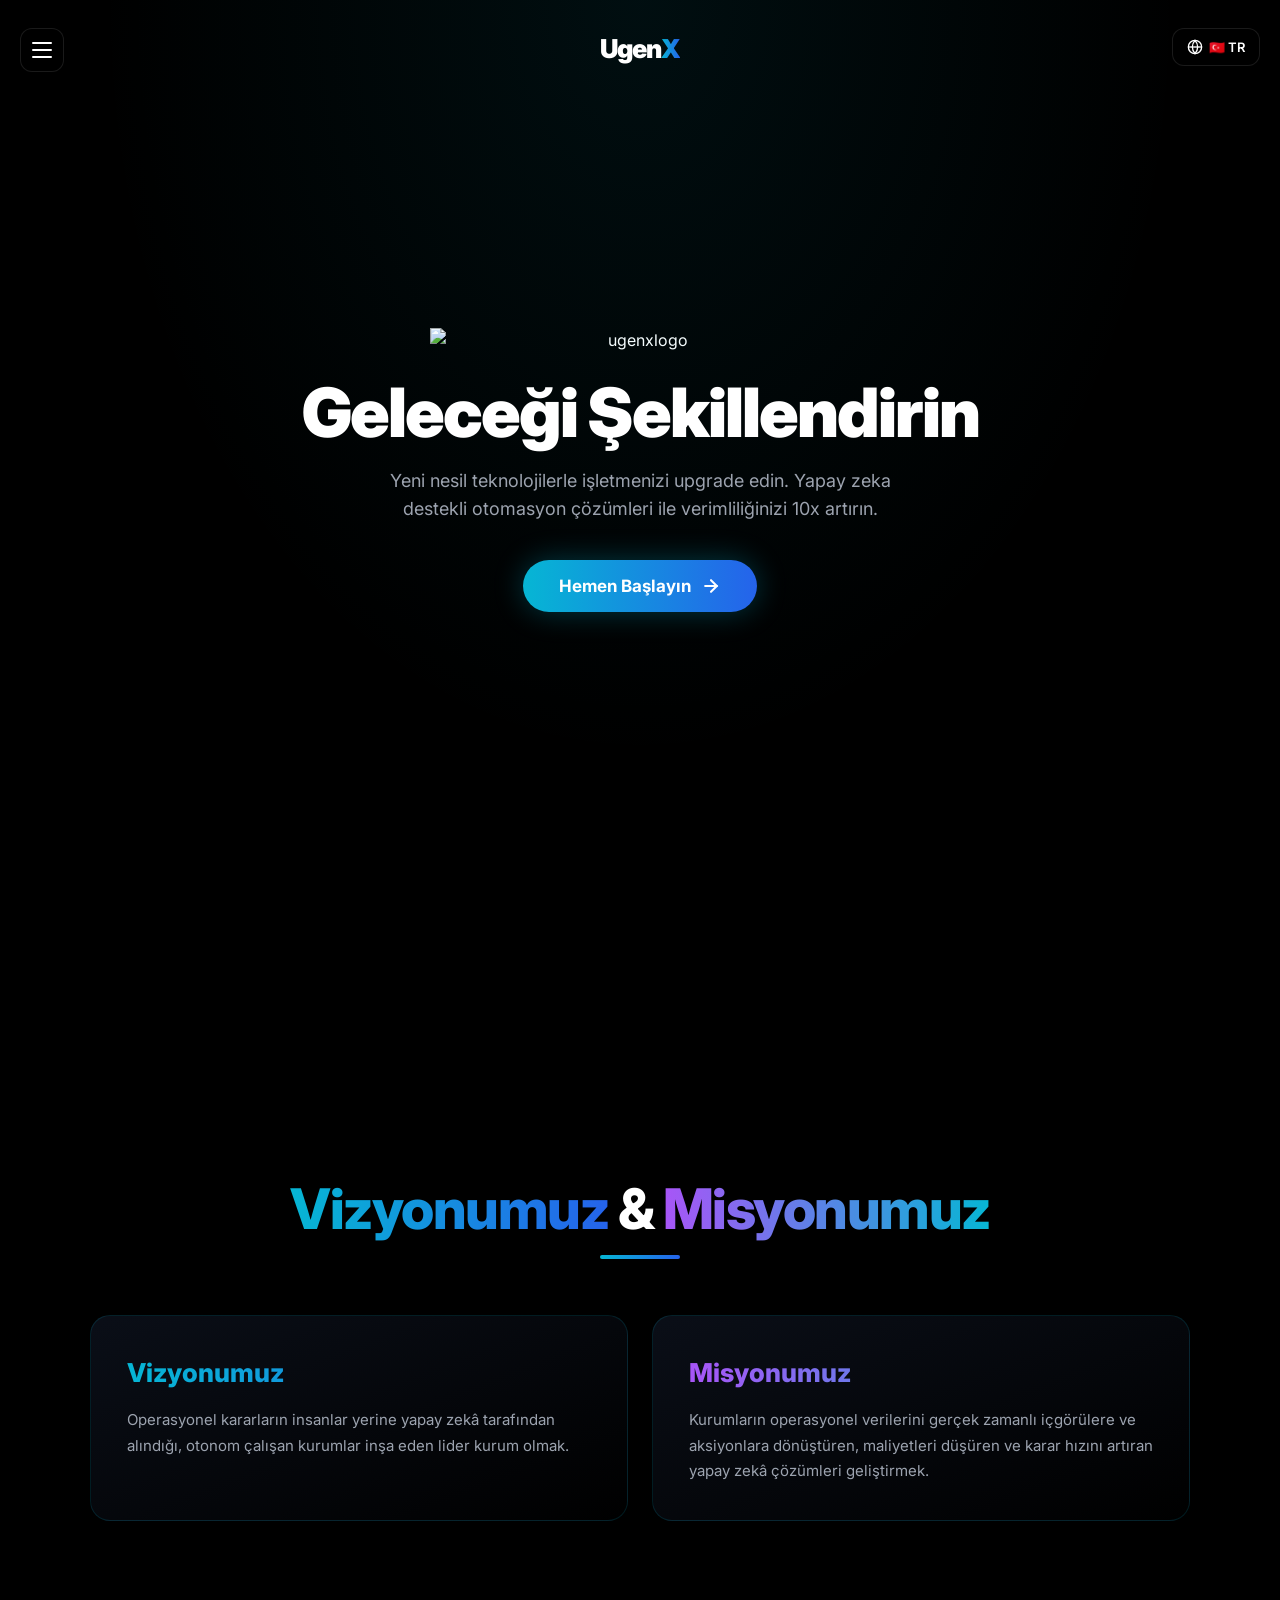
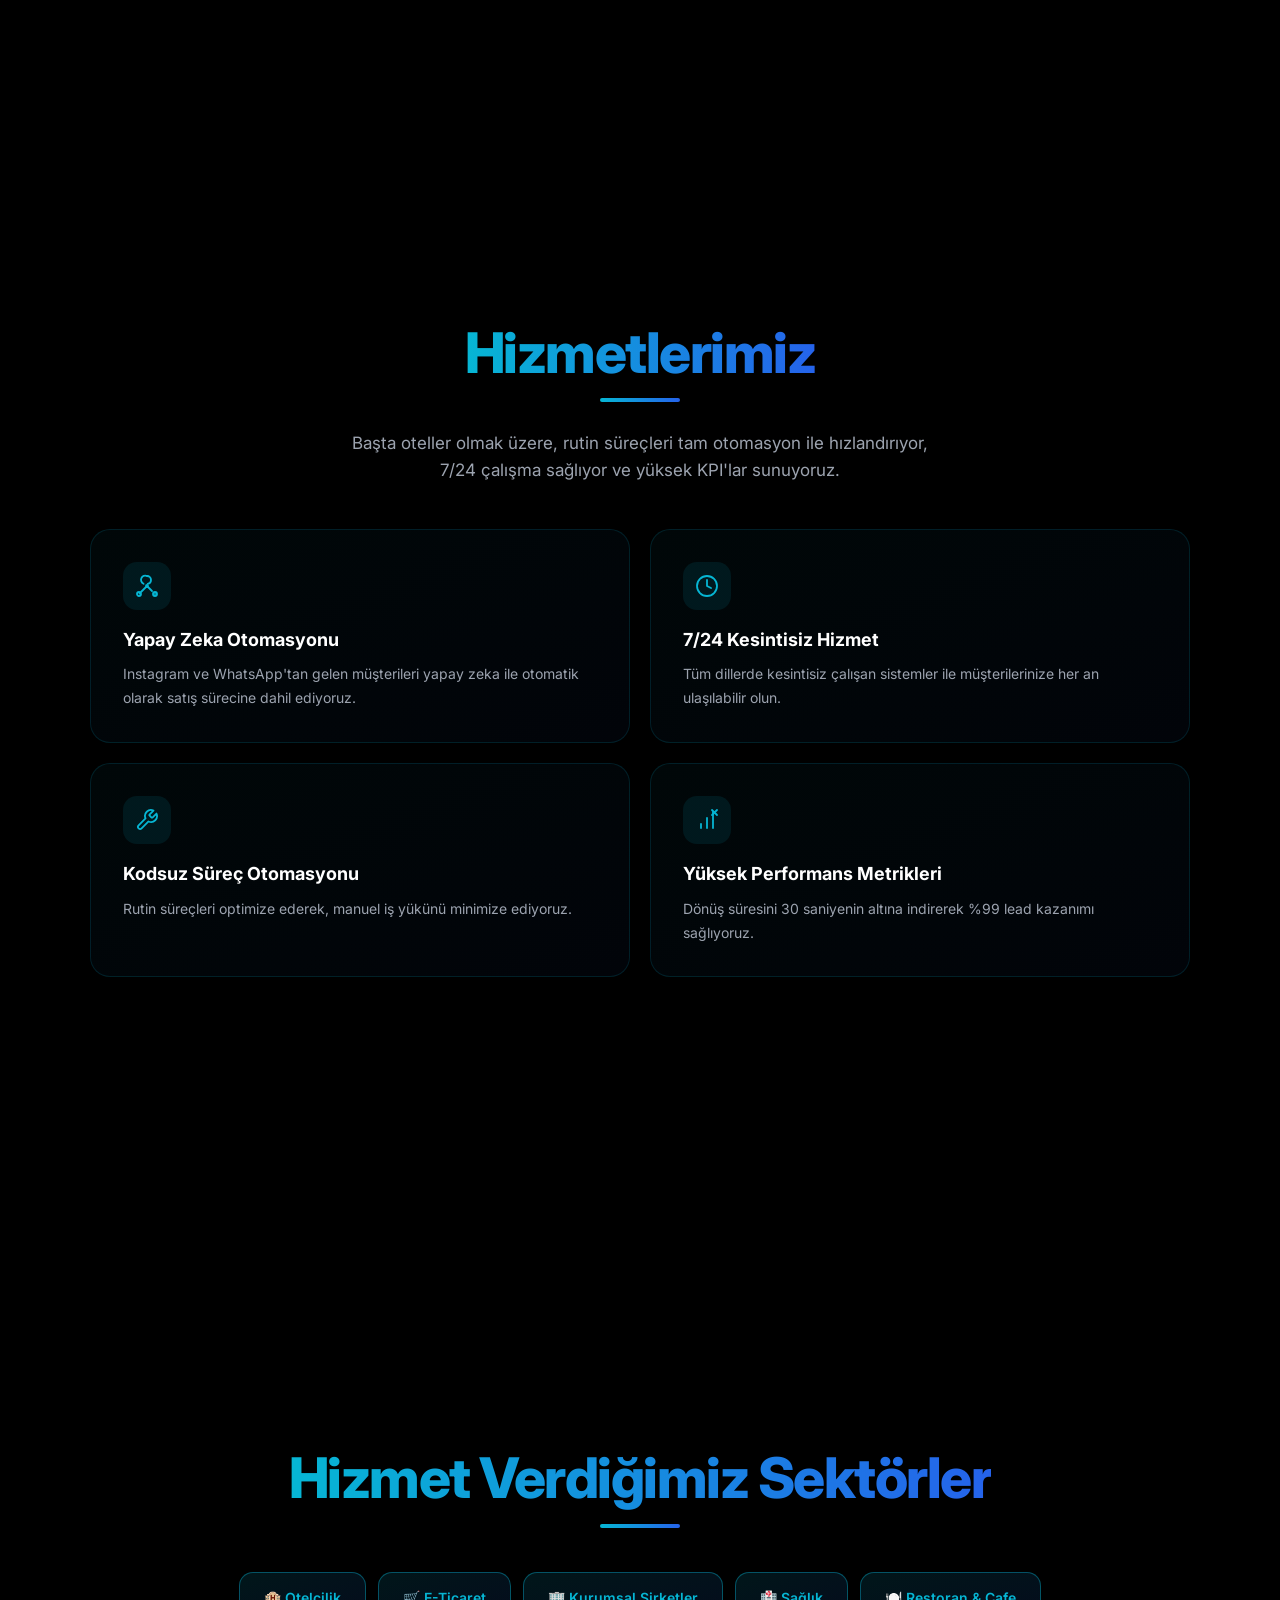
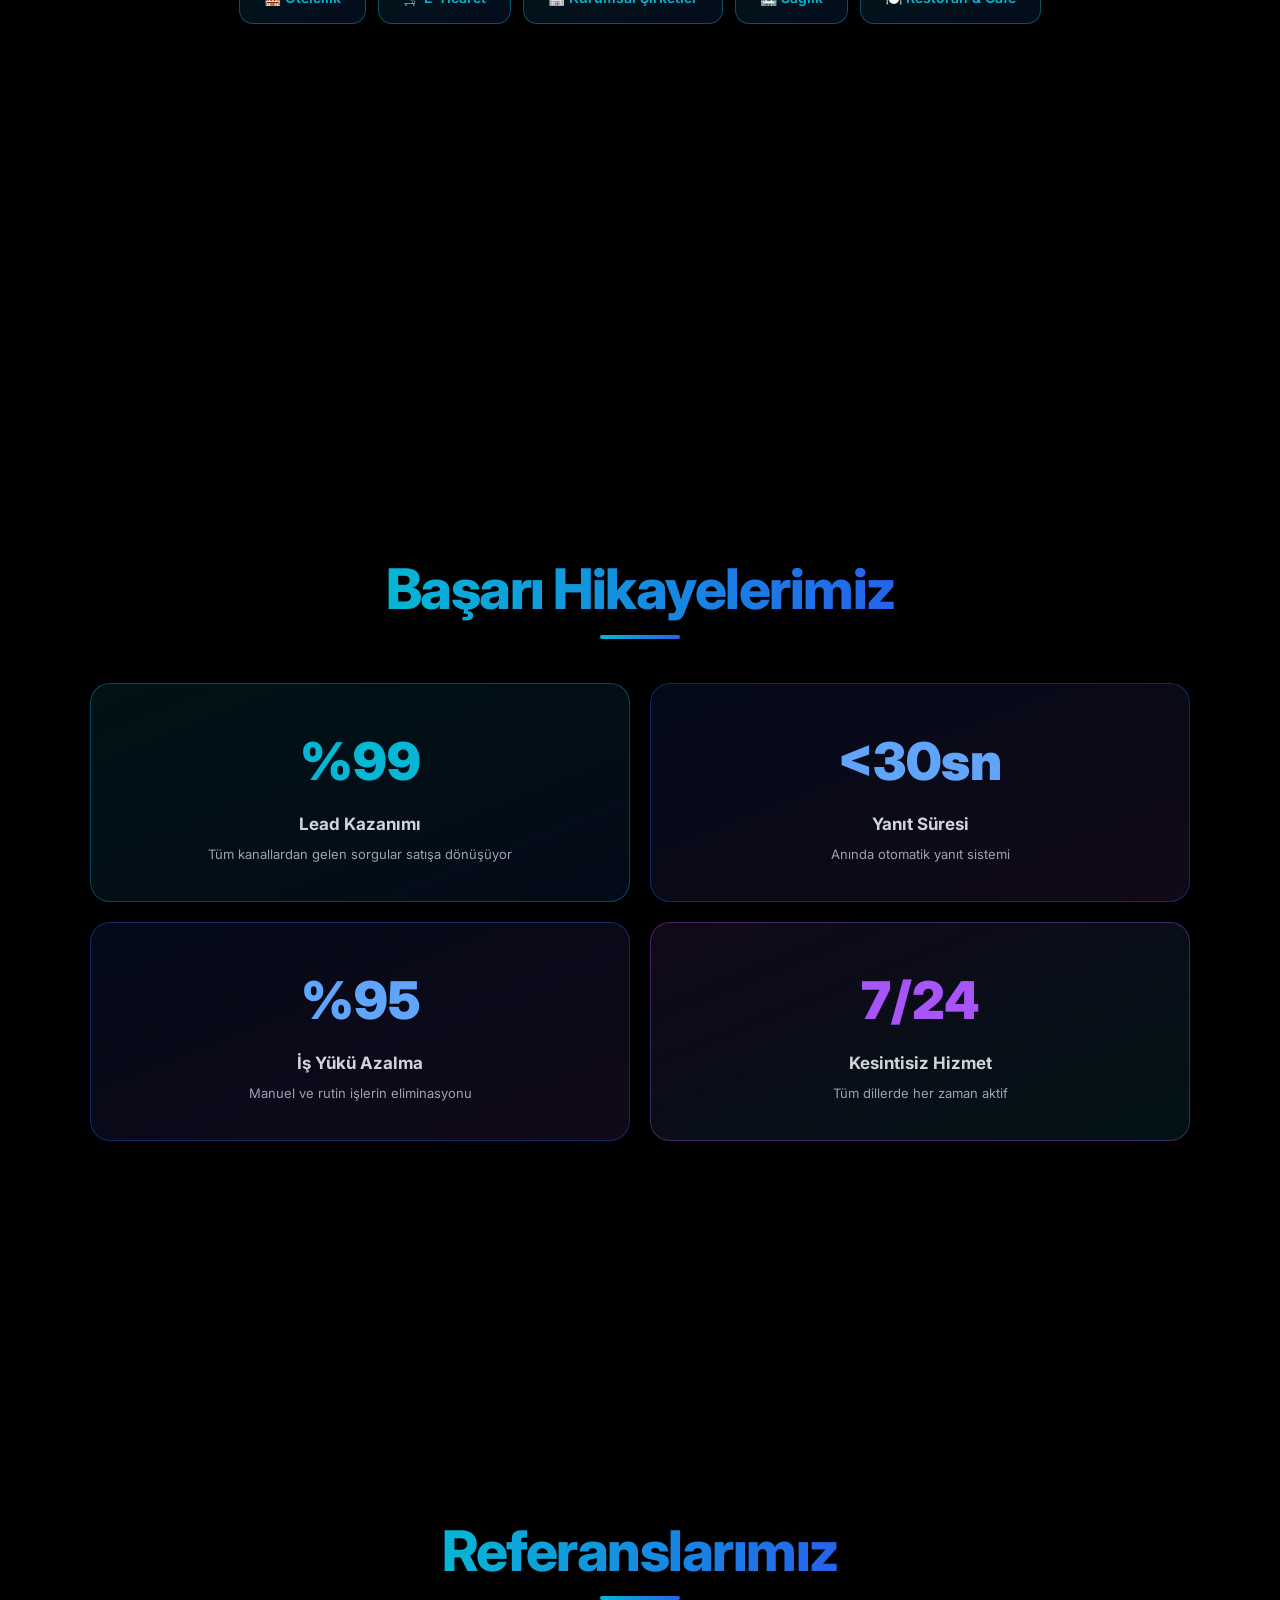
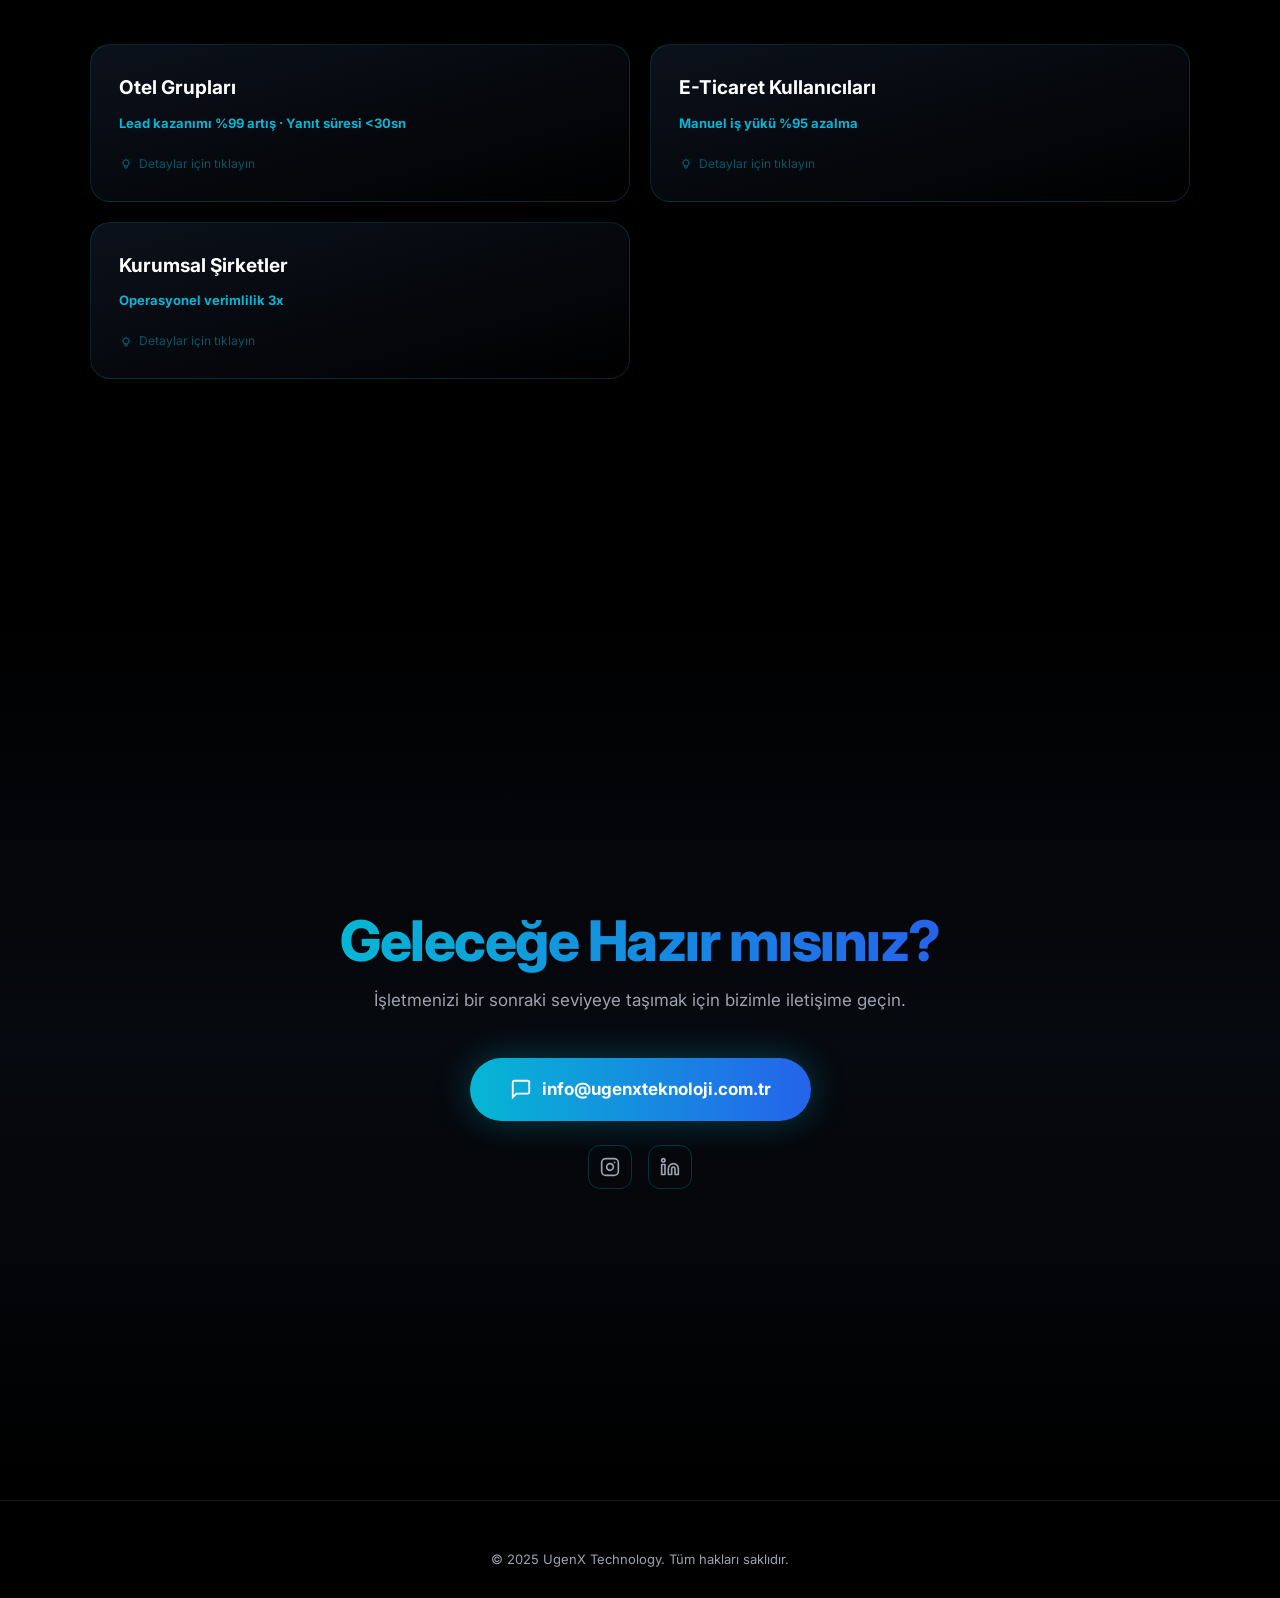
==== index.html @ cc5c4f6b "Update index.html" ====
<!DOCTYPE html>
<html lang="tr">
<head>
    <meta charset="UTF-8">
    <meta name="viewport" content="width=device-width, initial-scale=1.0">
    <title>UgenX Technology | Yapay Zeka Destekli Dijital Otomasyon</title>
    <link rel="preconnect" href="https://fonts.googleapis.com">
    <link href="https://fonts.googleapis.com/css2?family=Inter:wght@300;400;500;600;700;800;900&display=swap" rel="stylesheet">
    <link rel="icon" href="/UgenxIcon.png">
    <style>
        *,*::before,*::after{margin:0;padding:0;box-sizing:border-box}
        :root{--bg:#000;--cyan:#06b6d4;--blue:#2563eb;--purple:#a855f7;--muted:#9ca3af;--surface:rgba(17,24,39,0.8);--border:rgba(6,182,212,0.15);--gradient:linear-gradient(to right,#06b6d4,#2563eb)}
        html{scroll-behavior:smooth}
        body{font-family:'Inter',sans-serif;background:var(--bg);color:#fff;overflow-x:hidden;line-height:1.6}
        a{text-decoration:none;color:inherit}
        .grad{background:var(--gradient);-webkit-background-clip:text;-webkit-text-fill-color:transparent;background-clip:text}
        .grad-p{background:linear-gradient(to right,#a855f7,#06b6d4);-webkit-background-clip:text;-webkit-text-fill-color:transparent;background-clip:text}
        .fade{opacity:0;transform:translateY(40px);transition:opacity .8s ease,transform .8s ease}
        .fade.vis{opacity:1;transform:translateY(0)}

        /* LOGO */
        .logo-top{position:fixed;top:28px;left:50%;transform:translateX(-50%) translateY(-60px);z-index:100;opacity:0;transition:all 1s cubic-bezier(.16,1,.3,1);cursor:pointer}
        .logo-top.show{opacity:1;transform:translateX(-50%) translateY(0)}

        /* HAMBURGER */
        .ham{position:fixed;top:28px;left:20px;z-index:200;width:44px;height:44px;background:rgba(0,0,0,.6);backdrop-filter:blur(10px);border:1px solid rgba(255,255,255,.1);border-radius:12px;cursor:pointer;display:flex;flex-direction:column;align-items:center;justify-content:center;gap:5px;transition:.3s}
        .ham:hover{border-color:var(--cyan)}
        .ham span{display:block;width:20px;height:2px;background:#fff;transition:.3s;border-radius:2px}
        .ham.open span:nth-child(1){transform:rotate(45deg) translate(5px,5px)}
        .ham.open span:nth-child(2){opacity:0}
        .ham.open span:nth-child(3){transform:rotate(-45deg) translate(5px,-5px)}

        .side{position:fixed;top:0;left:0;width:280px;height:100vh;background:rgba(0,0,0,.95);backdrop-filter:blur(20px);border-right:1px solid rgba(6,182,212,.12);z-index:150;transform:translateX(-100%);transition:transform .4s cubic-bezier(.16,1,.3,1);padding:100px 28px 28px;display:flex;flex-direction:column;gap:6px}
        .side.open{transform:translateX(0)}
        .side a{display:block;padding:14px 18px;font-size:15px;font-weight:600;color:var(--muted);border-radius:12px;transition:.3s}
        .side a:hover{color:var(--cyan);background:rgba(6,182,212,.08)}
        .overlay{position:fixed;top:0;left:0;width:100%;height:100%;background:rgba(0,0,0,.5);z-index:140;opacity:0;pointer-events:none;transition:.3s}
        .overlay.show{opacity:1;pointer-events:all}

        .lang-btn{position:fixed;top:28px;right:20px;z-index:200;display:flex;align-items:center;gap:6px;padding:10px 14px;background:rgba(0,0,0,.6);backdrop-filter:blur(10px);border:1px solid rgba(255,255,255,.1);border-radius:12px;cursor:pointer;font-family:inherit;font-size:13px;font-weight:600;color:#fff;transition:.3s}
        .lang-btn:hover{border-color:var(--cyan)}
        .lang-btn svg{width:16px;height:16px}
        .lang-dd{position:fixed;top:78px;right:20px;z-index:200;background:rgba(17,24,39,.95);backdrop-filter:blur(20px);border:1px solid rgba(6,182,212,.2);border-radius:12px;padding:6px;opacity:0;transform:translateY(-10px);pointer-events:none;transition:.3s}
        .lang-dd.show{opacity:1;transform:translateY(0);pointer-events:all}
        .lang-dd button{display:flex;align-items:center;gap:8px;width:100%;padding:10px 14px;background:none;border:none;color:var(--muted);font-family:inherit;font-size:14px;border-radius:8px;cursor:pointer;transition:.2s}
        .lang-dd button:hover{background:rgba(6,182,212,.1);color:#fff}
        .lang-dd button.act{color:var(--cyan)}

        .sec{min-height:100vh;display:flex;align-items:center;justify-content:center;padding:100px 24px;position:relative}
        .sec-in{max-width:1100px;width:100%;margin:0 auto}
        .sec-t{font-size:clamp(32px,5.5vw,56px);font-weight:800;line-height:1.1;letter-spacing:-1.5px;margin-bottom:14px}
        .sec-div{width:80px;height:4px;background:var(--gradient);border-radius:4px;margin:0 auto 28px}
        .sec-sub{font-size:17px;color:var(--muted);max-width:580px}

        .hero{min-height:100vh;display:flex;flex-direction:column;align-items:center;justify-content:center;text-align:center;padding:120px 24px 80px;overflow:hidden;position:relative}
        .hero::before{content:'';position:absolute;top:0;left:0;width:100%;height:100%;background:radial-gradient(ellipse at center top,rgba(6,182,212,.08) 0%,transparent 60%);pointer-events:none}
        .hero h1{font-size:clamp(38px,7vw,68px);font-weight:900;line-height:1.05;letter-spacing:-2px;margin-bottom:18px}
        .hero p{font-size:18px;color:var(--muted);max-width:540px;margin:0 auto 36px}
        .hero-logo{width:min(420px,80vw);height:auto;display:block;margin:0 auto 24px}
        .cta{display:inline-flex;align-items:center;gap:10px;padding:16px 36px;background:var(--gradient);border:none;border-radius:100px;color:#fff;font-family:inherit;font-size:17px;font-weight:700;cursor:pointer;transition:.3s;box-shadow:0 0 30px rgba(6,182,212,.3)}
        .cta:hover{transform:scale(1.05);box-shadow:0 0 50px rgba(6,182,212,.5)}
        .cta svg{width:20px;height:20px;transition:transform .3s}
        .cta:hover svg{transform:translateX(4px)}

        .vm-g{display:grid;grid-template-columns:1fr 1fr;gap:24px}
        .vm-c{padding:36px;border-radius:20px;border:1px solid var(--border);background:linear-gradient(to bottom right,rgba(17,24,39,.6),rgba(0,0,0,.8));transition:.4s}
        .vm-c:hover{border-color:rgba(6,182,212,.4);transform:translateY(-4px);box-shadow:0 20px 60px rgba(0,0,0,.4)}
        .vm-c h3{font-size:26px;font-weight:800;margin-bottom:14px}
        .vm-c p{color:var(--muted);font-size:15px;line-height:1.7}

        .sv-g{display:grid;grid-template-columns:1fr 1fr;gap:20px}
        .sv-c{padding:32px;border-radius:20px;border:1px solid var(--border);background:linear-gradient(to bottom right,rgba(6,182,212,.04),rgba(37,99,235,.04));transition:.4s}
        .sv-c:hover{border-color:rgba(6,182,212,.5);box-shadow:0 0 40px rgba(6,182,212,.08);transform:translateY(-4px)}
        .sv-ic{width:48px;height:48px;border-radius:14px;background:rgba(6,182,212,.1);display:flex;align-items:center;justify-content:center;margin-bottom:16px;color:var(--cyan)}
        .sv-c:hover .sv-ic{background:var(--gradient)}
        .sv-c:hover .sv-ic svg{stroke:#fff}
        .sv-c h3{font-size:18px;font-weight:700;margin-bottom:8px}
        .sv-c p{color:var(--muted);font-size:14px;line-height:1.7}

        .sc-lab{font-size:13px;font-weight:700;text-transform:uppercase;letter-spacing:2px;margin-bottom:14px}
        .sc-row{display:flex;flex-wrap:wrap;gap:12px;margin-bottom:28px}
        .sc-ch{padding:14px 24px;border-radius:14px;font-size:14px;font-weight:600;transition:.3s;cursor:default}
        .sc-a{background:linear-gradient(to bottom right,rgba(6,182,212,.12),rgba(37,99,235,.12));border:1px solid rgba(6,182,212,.4);color:var(--cyan)}
        .sc-a:hover{background:linear-gradient(to bottom right,rgba(6,182,212,.22),rgba(37,99,235,.22));box-shadow:0 0 25px rgba(6,182,212,.12)}

        .kpi-g{display:grid;grid-template-columns:1fr 1fr;gap:20px}
        .kpi-c{padding:36px;border-radius:20px;border:1px solid;text-align:center;transition:.3s}
        .kpi-c:hover{transform:translateY(-2px)}
        .kpi-c:nth-child(1){background:linear-gradient(to bottom right,rgba(6,182,212,.1),rgba(37,99,235,.1));border-color:rgba(6,182,212,.35)}
        .kpi-c:nth-child(2){background:linear-gradient(to bottom right,rgba(37,99,235,.1),rgba(168,85,247,.1));border-color:rgba(37,99,235,.35)}
        .kpi-c:nth-child(3){background:linear-gradient(to bottom right,rgba(37,99,235,.1),rgba(168,85,247,.1));border-color:rgba(37,99,235,.35)}
        .kpi-c:nth-child(4){background:linear-gradient(to bottom right,rgba(168,85,247,.1),rgba(6,182,212,.1));border-color:rgba(168,85,247,.35)}
        .kpi-n{font-size:52px;font-weight:900;margin-bottom:8px}
        .kpi-c:nth-child(1) .kpi-n{color:var(--cyan)}
        .kpi-c:nth-child(2) .kpi-n{color:#60a5fa}
        .kpi-c:nth-child(3) .kpi-n{color:#60a5fa}
        .kpi-c:nth-child(4) .kpi-n{color:var(--purple)}
        .kpi-c h4{font-size:17px;color:#d1d5db;margin-bottom:6px}
        .kpi-c p{font-size:13px;color:var(--muted)}

        .ref-g{display:grid;grid-template-columns:1fr 1fr;gap:20px}
        .ref-c{position:relative;padding:28px;border-radius:20px;border:1px solid rgba(6,182,212,.18);background:linear-gradient(to bottom right,rgba(17,24,39,.7),rgba(0,0,0,.9));cursor:pointer;transition:.4s;overflow:hidden}
        .ref-c::before{content:'';position:absolute;top:50%;left:50%;width:130%;height:130%;transform:translate(-50%,-50%);background:radial-gradient(circle,rgba(6,182,212,.18) 0%,transparent 70%);opacity:0;transition:opacity .5s;z-index:0;pointer-events:none}
        .ref-c:hover::before{opacity:1}
        .ref-c:hover{border-color:var(--cyan);box-shadow:0 0 50px rgba(6,182,212,.12),0 0 100px rgba(6,182,212,.04);transform:translateY(-4px)}
        .ref-c>*{position:relative;z-index:1}
        .ref-c h3{font-size:19px;font-weight:700;margin-bottom:6px}
        .ref-res{display:inline-block;font-size:13px;font-weight:700;color:var(--cyan);margin-bottom:10px}
        .ref-h{font-size:12px;color:rgba(6,182,212,.45);margin-top:10px;display:flex;align-items:center;gap:6px}
        .ref-h svg{width:14px;height:14px}
        .ref-d{max-height:0;overflow:hidden;transition:max-height .5s ease,margin .3s,opacity .3s;opacity:0}
        .ref-d.open{max-height:300px;margin-top:14px;opacity:1}
        .ref-d-in{padding-top:14px;border-top:1px solid rgba(6,182,212,.12)}
        .ref-d p{font-size:14px;color:var(--muted);line-height:1.7;margin-bottom:10px}
        .ref-q{padding:14px;background:rgba(6,182,212,.05);border-left:3px solid var(--cyan);border-radius:0 12px 12px 0;font-style:italic;font-size:14px;color:#d1d5db;line-height:1.6}

        .ct-sec{background:linear-gradient(to top,#000,rgba(17,24,39,.4),#000)}
        .ct-btn{display:inline-flex;align-items:center;gap:10px;padding:18px 40px;background:var(--gradient);border:none;border-radius:100px;color:#fff;font-family:inherit;font-size:17px;font-weight:700;cursor:pointer;transition:.3s;box-shadow:0 0 35px rgba(6,182,212,.3)}
        .ct-btn:hover{transform:scale(1.05);box-shadow:0 0 55px rgba(6,182,212,.5)}

        .st-w{position:fixed;bottom:28px;left:0;right:0;display:flex;justify-content:center;z-index:100;pointer-events:none;opacity:0;transition:opacity .4s}
        .st-w.show{opacity:1}
        .st-b{width:50px;height:50px;border-radius:50%;background:var(--gradient);border:none;color:#fff;cursor:pointer;display:flex;align-items:center;justify-content:center;pointer-events:all;box-shadow:0 0 25px rgba(6,182,212,.4);transition:.3s;animation:bnc 2s infinite}
        .st-b:hover{transform:scale(1.1);box-shadow:0 0 45px rgba(6,182,212,.6)}
        .st-b svg{width:22px;height:22px}
        @keyframes bnc{0%,100%{transform:translateY(0)}50%{transform:translateY(-5px)}}

        /* FOOTER */
        .ft{text-align:center;padding:48px 24px 28px;border-top:1px solid rgba(75,85,99,.25)}
        .ft-socials{display:flex;justify-content:center;gap:16px;margin-bottom:20px}
        .ft-socials a{width:42px;height:42px;border-radius:12px;border:1px solid rgba(6,182,212,.2);display:flex;align-items:center;justify-content:center;color:var(--muted);transition:.3s}
        .ft-socials a:hover{background:rgba(6,182,212,.1);border-color:var(--cyan);color:var(--cyan)}
        .ft-socials a svg{width:20px;height:20px}
        .ft p{color:var(--muted);font-size:13px}

        @media(max-width:768px){
            .vm-g,.sv-g,.kpi-g,.ref-g{grid-template-columns:1fr}
            .sc-row{justify-content:center}
            .hero-logo{width:min(220px,60vw)}
        }
    </style>
</head>
<body>

<div class="logo-top" id="logoTop" onclick="window.scrollTo({top:0,behavior:'smooth'})">
    <span style="font-size:26px;font-weight:900;letter-spacing:-1px">Ugen<span class="grad">X</span></span>
</div>

<button class="ham" id="ham" onclick="toggleMenu()"><span></span><span></span><span></span></button>
<div class="overlay" id="ov" onclick="toggleMenu()"></div>
<nav class="side" id="side">
    <a onclick="nav('about')" data-tr="Hakkımızda" data-en="About Us">Hakkımızda</a>
    <a onclick="nav('services')" data-tr="Hizmetler" data-en="Services">Hizmetler</a>
    <a onclick="nav('sectors')" data-tr="Sektörler" data-en="Sectors">Sektörler</a>
    <a onclick="nav('success')" data-tr="Başarılar" data-en="Success">Başarılar</a>
    <a onclick="nav('refs')" data-tr="Referanslar" data-en="References">Referanslar</a>
    <a onclick="nav('contact')" data-tr="İletişim" data-en="Contact">İletişim</a>
</nav>

<button class="lang-btn" onclick="toggleLang()">
    <svg viewBox="0 0 24 24" fill="none" stroke="currentColor" stroke-width="2"><circle cx="12" cy="12" r="10"/><line x1="2" y1="12" x2="22" y2="12"/><path d="M12 2a15.3 15.3 0 0 1 4 10 15.3 15.3 0 0 1-4 10 15.3 15.3 0 0 1-4-10 15.3 15.3 0 0 1 4-10z"/></svg>
    <span id="lbl">🇹🇷 TR</span>
</button>
<div class="lang-dd" id="ldd">
    <button class="act" onclick="setLang('tr')">🇹🇷 Türkçe</button>
    <button onclick="setLang('en')">🇬🇧 English</button>
</div>

<!-- HERO -->
<section class="hero" id="hero">
    <div>
        <img src="/UgenxLogo.png" alt="ugenxlogo" class="hero-logo">
    </div>
    <div>
        <h1 class="fade" data-tr="Geleceği Şekillendirin" data-en="Shape the Future">Geleceği Şekillendirin</h1>
        <p class="fade" style="transition-delay:.1s" data-tr="Yeni nesil teknolojilerle işletmenizi upgrade edin. Yapay zeka destekli otomasyon çözümleri ile verimliliğinizi 10x artırın." data-en="Upgrade your business with next-gen technology. Boost efficiency 10x with AI-powered automation solutions.">Yeni nesil teknolojilerle işletmenizi upgrade edin. Yapay zeka destekli otomasyon çözümleri ile verimliliğinizi 10x artırın.</p>
        <div class="fade" style="transition-delay:.2s">
            <button class="cta" onclick="document.getElementById('contact').scrollIntoView({behavior:'smooth'})">
                <span data-tr="Hemen Başlayın" data-en="Get Started">Hemen Başlayın</span>
                <svg viewBox="0 0 24 24" fill="none" stroke="currentColor" stroke-width="2.5" stroke-linecap="round"><line x1="5" y1="12" x2="19" y2="12"/><polyline points="12 5 19 12 12 19"/></svg>
            </button>
        </div>
    </div>
</section>

<!-- VISION & MISSION -->
<section class="sec" id="about">
    <div class="sec-in">
        <div style="text-align:center;margin-bottom:56px">
            <h2 class="sec-t fade"><span class="grad" data-tr="Vizyonumuz" data-en="Our Vision">Vizyonumuz</span> & <span class="grad-p" data-tr="Misyonumuz" data-en="Our Mission">Misyonumuz</span></h2>
            <div class="sec-div fade" style="transition-delay:.05s"></div>
        </div>
        <div class="vm-g">
            <div class="vm-c fade" style="transition-delay:.1s">
                <h3 class="grad" data-tr="Vizyonumuz" data-en="Our Vision">Vizyonumuz</h3>
                <p data-tr="Operasyonel kararların insanlar yerine yapay zekâ tarafından alındığı, otonom çalışan kurumlar inşa eden lider kurum olmak." data-en="To be the leading institution building autonomous organizations where operational decisions are made by artificial intelligence instead of humans.">Operasyonel kararların insanlar yerine yapay zekâ tarafından alındığı, otonom çalışan kurumlar inşa eden lider kurum olmak.</p>
            </div>
            <div class="vm-c fade" style="transition-delay:.2s">
                <h3 class="grad-p" data-tr="Misyonumuz" data-en="Our Mission">Misyonumuz</h3>
                <p data-tr="Kurumların operasyonel verilerini gerçek zamanlı içgörülere ve aksiyonlara dönüştüren, maliyetleri düşüren ve karar hızını artıran yapay zekâ çözümleri geliştirmek." data-en="To develop AI solutions that transform organizations' operational data into real-time insights and actions, reducing costs and increasing decision speed.">Kurumların operasyonel verilerini gerçek zamanlı içgörülere ve aksiyonlara dönüştüren, maliyetleri düşüren ve karar hızını artıran yapay zekâ çözümleri geliştirmek.</p>
            </div>
        </div>
    </div>
</section>

<!-- SERVICES -->
<section class="sec" id="services">
    <div class="sec-in">
        <div style="text-align:center;margin-bottom:16px">
            <h2 class="sec-t fade"><span class="grad" data-tr="Hizmetlerimiz" data-en="Our Services">Hizmetlerimiz</span></h2>
            <div class="sec-div fade" style="transition-delay:.05s"></div>
            <p class="sec-sub fade" style="margin:0 auto 44px;transition-delay:.1s" data-tr="Başta oteller olmak üzere, rutin süreçleri tam otomasyon ile hızlandırıyor, 7/24 çalışma sağlıyor ve yüksek KPI'lar sunuyoruz." data-en="We accelerate routine processes with full automation, especially for hotels, providing 24/7 service and high KPIs.">Başta oteller olmak üzere, rutin süreçleri tam otomasyon ile hızlandırıyor, 7/24 çalışma sağlıyor ve yüksek KPI'lar sunuyoruz.</p>
        </div>
        <div class="sv-g">
            <div class="sv-c fade" style="transition-delay:.05s">
                <div class="sv-ic"><svg width="24" height="24" viewBox="0 0 24 24" fill="none" stroke="currentColor" stroke-width="1.8" stroke-linecap="round" stroke-linejoin="round"><path d="M12 2a4 4 0 0 1 4 4c0 1.95-1.4 3.58-3.25 3.93"/><path d="M8.56 9.8A4.002 4.002 0 0 1 12 2"/><circle cx="12" cy="12" r="1"/><path d="m17 17-5-5"/><path d="M20 20h.01"/><circle cx="20" cy="20" r="2"/><path d="M4.5 19.5 12 12"/><circle cx="4" cy="20" r="2"/></svg></div>
                <h3 data-tr="Yapay Zeka Otomasyonu" data-en="AI-Powered Automation">Yapay Zeka Otomasyonu</h3>
                <p data-tr="Instagram ve WhatsApp'tan gelen müşterileri yapay zeka ile otomatik olarak satış sürecine dahil ediyoruz." data-en="We automatically integrate customers from Instagram and WhatsApp into the sales process with AI.">Instagram ve WhatsApp'tan gelen müşterileri yapay zeka ile otomatik olarak satış sürecine dahil ediyoruz.</p>
            </div>
            <div class="sv-c fade" style="transition-delay:.1s">
                <div class="sv-ic"><svg width="24" height="24" viewBox="0 0 24 24" fill="none" stroke="currentColor" stroke-width="1.8" stroke-linecap="round" stroke-linejoin="round"><circle cx="12" cy="12" r="10"/><polyline points="12 6 12 12 16 14"/></svg></div>
                <h3 data-tr="7/24 Kesintisiz Hizmet" data-en="24/7 Non-Stop Service">7/24 Kesintisiz Hizmet</h3>
                <p data-tr="Tüm dillerde kesintisiz çalışan sistemler ile müşterilerinize her an ulaşılabilir olun." data-en="Be reachable to your customers at all times with systems that work uninterrupted in all languages.">Tüm dillerde kesintisiz çalışan sistemler ile müşterilerinize her an ulaşılabilir olun.</p>
            </div>
            <div class="sv-c fade" style="transition-delay:.15s">
                <div class="sv-ic"><svg width="24" height="24" viewBox="0 0 24 24" fill="none" stroke="currentColor" stroke-width="1.8" stroke-linecap="round" stroke-linejoin="round"><path d="M14.7 6.3a1 1 0 0 0 0 1.4l1.6 1.6a1 1 0 0 0 1.4 0l3.77-3.77a6 6 0 0 1-7.94 7.94l-6.91 6.91a2.12 2.12 0 0 1-3-3l6.91-6.91a6 6 0 0 1 7.94-7.94l-3.76 3.76z"/></svg></div>
                <h3 data-tr="Kodsuz Süreç Otomasyonu" data-en="No-Code Process Automation">Kodsuz Süreç Otomasyonu</h3>
                <p data-tr="Rutin süreçleri optimize ederek, manuel iş yükünü minimize ediyoruz." data-en="We minimize manual workload by optimizing routine processes.">Rutin süreçleri optimize ederek, manuel iş yükünü minimize ediyoruz.</p>
            </div>
            <div class="sv-c fade" style="transition-delay:.2s">
                <div class="sv-ic"><svg width="24" height="24" viewBox="0 0 24 24" fill="none" stroke="currentColor" stroke-width="1.8" stroke-linecap="round" stroke-linejoin="round"><line x1="12" y1="20" x2="12" y2="10"/><line x1="18" y1="20" x2="18" y2="4"/><line x1="6" y1="20" x2="6" y2="16"/><path d="m22 2-5 5"/><path d="m17 2 5 5"/></svg></div>
                <h3 data-tr="Yüksek Performans Metrikleri" data-en="High Performance Metrics">Yüksek Performans Metrikleri</h3>
                <p data-tr="Dönüş süresini 30 saniyenin altına indirerek %99 lead kazanımı sağlıyoruz." data-en="We ensure 99% lead acquisition by reducing response time to under 30 seconds.">Dönüş süresini 30 saniyenin altına indirerek %99 lead kazanımı sağlıyoruz.</p>
            </div>
        </div>
    </div>
</section>

<!-- SECTORS -->
<section class="sec" id="sectors">
    <div class="sec-in">
        <div style="text-align:center;margin-bottom:44px">
            <h2 class="sec-t fade"><span class="grad" data-tr="Hizmet Verdiğimiz Sektörler" data-en="Sectors We Serve">Hizmet Verdiğimiz Sektörler</span></h2>
            <div class="sec-div fade" style="transition-delay:.05s"></div>
        </div>
        <div class="fade" style="transition-delay:.1s">
            <div class="sc-row" style="justify-content:center">
                <div class="sc-ch sc-a" data-tr="🏨 Otelcilik" data-en="🏨 Hospitality">🏨 Otelcilik</div>
                <div class="sc-ch sc-a" data-tr="🛒 E-Ticaret" data-en="🛒 E-Commerce">🛒 E-Ticaret</div>
                <div class="sc-ch sc-a" data-tr="🏢 Kurumsal Şirketler" data-en="🏢 Corporate">🏢 Kurumsal Şirketler</div>
                <div class="sc-ch sc-a" data-tr="🏥 Sağlık" data-en="🏥 Healthcare">🏥 Sağlık</div>
                <div class="sc-ch sc-a" data-tr="🍽️ Restoran & Cafe" data-en="🍽️ Restaurant & Cafe">🍽️ Restoran & Cafe</div>
            </div>
        </div>
    </div>
</section>

<!-- KPI -->
<section class="sec" id="success">
    <div class="sec-in">
        <div style="text-align:center;margin-bottom:44px">
            <h2 class="sec-t fade"><span class="grad" data-tr="Başarı Hikayelerimiz" data-en="Our Success Stories">Başarı Hikayelerimiz</span></h2>
            <div class="sec-div fade" style="transition-delay:.05s"></div>
        </div>
        <div class="kpi-g">
            <div class="kpi-c fade" style="transition-delay:.05s"><div class="kpi-n">%99</div><h4 data-tr="Lead Kazanımı" data-en="Lead Acquisition">Lead Kazanımı</h4><p data-tr="Tüm kanallardan gelen sorgular satışa dönüşüyor" data-en="All channel inquiries convert to sales">Tüm kanallardan gelen sorgular satışa dönüşüyor</p></div>
            <div class="kpi-c fade" style="transition-delay:.1s"><div class="kpi-n">&lt;30sn</div><h4 data-tr="Yanıt Süresi" data-en="Response Time">Yanıt Süresi</h4><p data-tr="Anında otomatik yanıt sistemi" data-en="Instant automatic response system">Anında otomatik yanıt sistemi</p></div>
            <div class="kpi-c fade" style="transition-delay:.15s"><div class="kpi-n">%95</div><h4 data-tr="İş Yükü Azalma" data-en="Workload Reduction">İş Yükü Azalma</h4><p data-tr="Manuel ve rutin işlerin eliminasyonu" data-en="Elimination of manual and routine tasks">Manuel ve rutin işlerin eliminasyonu</p></div>
            <div class="kpi-c fade" style="transition-delay:.2s"><div class="kpi-n">7/24</div><h4 data-tr="Kesintisiz Hizmet" data-en="Non-Stop Service">Kesintisiz Hizmet</h4><p data-tr="Tüm dillerde her zaman aktif" data-en="Always active in all languages">Tüm dillerde her zaman aktif</p></div>
        </div>
    </div>
</section>

<!-- REFERENCES -->
<section class="sec" id="refs">
    <div class="sec-in">
        <div style="text-align:center;margin-bottom:44px">
            <h2 class="sec-t fade"><span class="grad" data-tr="Referanslarımız" data-en="Our References">Referanslarımız</span></h2>
            <div class="sec-div fade" style="transition-delay:.05s"></div>
        </div>
        <div class="ref-g">
            <div class="ref-c fade" style="transition-delay:.05s" onclick="tRef(0)">
                <h3 data-tr="Otel Grupları" data-en="Hotel Groups">Otel Grupları</h3>
                <span class="ref-res" data-tr="Lead kazanımı %99 artış · Yanıt süresi <30sn" data-en="99% increase in lead acquisition · Response time <30s">Lead kazanımı %99 artış · Yanıt süresi &lt;30sn</span>
                <div class="ref-h"><svg viewBox="0 0 24 24" fill="none" stroke="currentColor" stroke-width="2"><path d="M9.663 17h4.673M12 3v1m6.364 1.636l-.707.707M21 12h-1M4 12H3m3.343-5.657l-.707-.707m2.828 9.9a5 5 0 117.072 0l-.548.547A3.374 3.374 0 0014 18.469V19a2 2 0 11-4 0v-.531c0-.895-.356-1.754-.988-2.386l-.548-.547z"/></svg><span data-tr="Detaylar için tıklayın" data-en="Click for details">Detaylar için tıklayın</span></div>
                <div class="ref-d" id="r0"><div class="ref-d-in"><p data-tr="13 farklı otelde uyguladığımız AI destekli rezervasyon sistemi ile Instagram ve WhatsApp'tan gelen sorguların %99'u lead'e dönüştü. Çok dilli destek ile tüm platformlardan gelen sorulara 20 saniye içinde yanıt veriliyor." data-en="With our AI-powered reservation system implemented in 13 hotels, 99% of Instagram and WhatsApp inquiries converted to leads. Multilingual support responds to all platform queries within 20 seconds.">13 farklı otelde uyguladığımız AI destekli rezervasyon sistemi ile Instagram ve WhatsApp'tan gelen sorguların %99'u lead'e dönüştü. Çok dilli destek ile tüm platformlardan gelen sorulara 20 saniye içinde yanıt veriliyor.</p><div class="ref-q" data-tr="&quot;UgenX sayesinde gece yarısı bile müşteri kaybetmiyoruz. Müşteri memnuniyeti puanımız 4.9'a yükseldi. Hiçbir mesaj cevapsız kalmıyor ve ekibimiz stratejik işlere odaklanabiliyor.&quot;" data-en="&quot;Thanks to UgenX, we don't lose customers even at midnight. Our satisfaction score rose to 4.9. No message goes unanswered and our team can focus on strategic tasks.&quot;">"UgenX sayesinde gece yarısı bile müşteri kaybetmiyoruz. Müşteri memnuniyeti puanımız 4.9'a yükseldi. Hiçbir mesaj cevapsız kalmıyor ve ekibimiz stratejik işlere odaklanabiliyor."</div></div></div>
            </div>
            <div class="ref-c fade" style="transition-delay:.1s" onclick="tRef(1)">
                <h3 data-tr="E-Ticaret Kullanıcıları" data-en="E-Commerce Users">E-Ticaret Kullanıcıları</h3>
                <span class="ref-res" data-tr="Manuel iş yükü %95 azalma" data-en="95% reduction in manual workload">Manuel iş yükü %95 azalma</span>
                <div class="ref-h"><svg viewBox="0 0 24 24" fill="none" stroke="currentColor" stroke-width="2"><path d="M9.663 17h4.673M12 3v1m6.364 1.636l-.707.707M21 12h-1M4 12H3m3.343-5.657l-.707-.707m2.828 9.9a5 5 0 117.072 0l-.548.547A3.374 3.374 0 0014 18.469V19a2 2 0 11-4 0v-.531c0-.895-.356-1.754-.988-2.386l-.548-.547z"/></svg><span data-tr="Detaylar için tıklayın" data-en="Click for details">Detaylar için tıklayın</span></div>
                <div class="ref-d" id="r1"><div class="ref-d-in"><p data-tr="Sipariş takibi, müşteri soruları ve iade süreçlerini tamamen otomatikleştirdik. Günde 500+ müşteri etkileşimi otomatik yönetiliyor." data-en="We fully automated order tracking, customer inquiries and return processes. 500+ daily customer interactions managed automatically.">Sipariş takibi, müşteri soruları ve iade süreçlerini tamamen otomatikleştirdik. Günde 500+ müşteri etkileşimi otomatik yönetiliyor.</p><div class="ref-q" data-tr="&quot;Müşteri hizmetleri ekibimizi 8 kişiden 1 kişiye düşürdük. Sistem her şeyi hallediyor, biz sadece istisnalara bakıyoruz.&quot;" data-en="&quot;We reduced our customer service team from 8 to 1 person. The system handles everything, we only handle exceptions.&quot;">"Müşteri hizmetleri ekibimizi 8 kişiden 1 kişiye düşürdük. Sistem her şeyi hallediyor, biz sadece istisnalara bakıyoruz."</div></div></div>
            </div>
            <div class="ref-c fade" style="transition-delay:.15s" onclick="tRef(2)">
                <h3 data-tr="Kurumsal Şirketler" data-en="Corporate Companies">Kurumsal Şirketler</h3>
                <span class="ref-res" data-tr="Operasyonel verimlilik 3x" data-en="3x operational efficiency">Operasyonel verimlilik 3x</span>
                <div class="ref-h"><svg viewBox="0 0 24 24" fill="none" stroke="currentColor" stroke-width="2"><path d="M9.663 17h4.673M12 3v1m6.364 1.636l-.707.707M21 12h-1M4 12H3m3.343-5.657l-.707-.707m2.828 9.9a5 5 0 117.072 0l-.548.547A3.374 3.374 0 0014 18.469V19a2 2 0 11-4 0v-.531c0-.895-.356-1.754-.988-2.386l-.548-.547z"/></svg><span data-tr="Detaylar için tıklayın" data-en="Click for details">Detaylar için tıklayın</span></div>
                <div class="ref-d" id="r2"><div class="ref-d-in"><p data-tr="Dahili süreç otomasyonları ve veri analizi ile operasyonel kararların %70'i artık AI tarafından alınıyor ve uygulanıyor." data-en="With internal process automation and data analysis, 70% of operational decisions are now made and implemented by AI.">Dahili süreç otomasyonları ve veri analizi ile operasyonel kararların %70'i artık AI tarafından alınıyor ve uygulanıyor.</p><div class="ref-q" data-tr="&quot;Veriye dayalı karar alma süremiz 3 günden 3 saate düştü. UgenX sistemleri sayesinde gerçek zamanlı içgörüler elde ediyoruz.&quot;" data-en="&quot;Our data-driven decision time dropped from 3 days to 3 hours. With UgenX systems, we get real-time insights.&quot;">"Veriye dayalı karar alma süremiz 3 günden 3 saate düştü. UgenX sistemleri sayesinde gerçek zamanlı içgörüler elde ediyoruz."</div></div></div>
            </div>
        </div>
    </div>
</section>

<!-- CONTACT -->
<section class="sec ct-sec" id="contact">
    <div class="sec-in" style="text-align:center">
        <h2 class="sec-t fade"><span class="grad" data-tr="Geleceğe Hazır mısınız?" data-en="Ready for the Future?">Geleceğe Hazır mısınız?</span></h2>
        <p class="sec-sub fade" style="margin:0 auto 44px;text-align:center;transition-delay:.1s" data-tr="İşletmenizi bir sonraki seviyeye taşımak için bizimle iletişime geçin." data-en="Contact us to take your business to the next level.">İşletmenizi bir sonraki seviyeye taşımak için bizimle iletişime geçin.</p>
        <div class="fade" style="transition-delay:.2s">
            <a href="mailto:info@ugenxteknoloji.com.tr" class="ct-btn">
                <svg width="22" height="22" viewBox="0 0 24 24" fill="none" stroke="currentColor" stroke-width="2"><path d="M21 15a2 2 0 0 1-2 2H7l-4 4V5a2 2 0 0 1 2-2h14a2 2 0 0 1 2 2z"/></svg>
                info@ugenxteknoloji.com.tr
            </a>
            <div style="display:flex;justify-content:center;gap:16px;margin-top:24px">
                <a href="https://instagram.com/ugenxtech" target="_blank" rel="noopener" title="Instagram" style="width:44px;height:44px;border-radius:12px;border:1px solid rgba(6,182,212,.25);display:flex;align-items:center;justify-content:center;color:#9ca3af;transition:.3s"><svg width="20" height="20" viewBox="0 0 24 24" fill="none" stroke="currentColor" stroke-width="2" stroke-linecap="round" stroke-linejoin="round"><rect x="2" y="2" width="20" height="20" rx="5" ry="5"/><path d="M16 11.37A4 4 0 1 1 12.63 8 4 4 0 0 1 16 11.37z"/><line x1="17.5" y1="6.5" x2="17.51" y2="6.5"/></svg></a>
                <a href="https://www.linkedin.com/company/ugenx-technology/" target="_blank" rel="noopener" title="LinkedIn" style="width:44px;height:44px;border-radius:12px;border:1px solid rgba(6,182,212,.25);display:flex;align-items:center;justify-content:center;color:#9ca3af;transition:.3s"><svg width="20" height="20" viewBox="0 0 24 24" fill="none" stroke="currentColor" stroke-width="2" stroke-linecap="round" stroke-linejoin="round"><path d="M16 8a6 6 0 0 1 6 6v7h-4v-7a2 2 0 0 0-2-2 2 2 0 0 0-2 2v7h-4v-7a6 6 0 0 1 6-6z"/><rect x="2" y="9" width="4" height="12"/><circle cx="4" cy="4" r="2"/></svg></a>
            </div>
        </div>
    </div>
</section>

<!-- FOOTER -->
<div class="ft">
    <p>© 2025 UgenX Technology. <span data-tr="Tüm hakları saklıdır." data-en="All rights reserved.">Tüm hakları saklıdır.</span></p>
</div>

<!-- SCROLL TOP -->
<div class="st-w" id="stw">
    <button class="st-b" onclick="window.scrollTo({top:0,behavior:'smooth'})">
        <svg viewBox="0 0 24 24" fill="none" stroke="currentColor" stroke-width="2.5" stroke-linecap="round"><polyline points="18 15 12 9 6 15"/></svg>
    </button>
</div>

<script>
let sRef=null;
setTimeout(()=>document.getElementById('logoTop').classList.add('show'),400);
const obs=new IntersectionObserver(e=>{e.forEach(x=>{if(x.isIntersecting)x.target.classList.add('vis')})},{threshold:.12,rootMargin:'0px 0px -40px 0px'});
document.querySelectorAll('.fade').forEach(el=>obs.observe(el));
window.addEventListener('scroll',()=>{document.getElementById('stw').classList.toggle('show',window.scrollY>window.innerHeight)});
function toggleMenu(){document.getElementById('ham').classList.toggle('open');document.getElementById('side').classList.toggle('open');document.getElementById('ov').classList.toggle('show')}
function nav(id){toggleMenu();setTimeout(()=>document.getElementById(id).scrollIntoView({behavior:'smooth'}),300)}
function toggleLang(){document.getElementById('ldd').classList.toggle('show')}
document.addEventListener('click',e=>{if(!e.target.closest('.lang-btn')&&!e.target.closest('.lang-dd'))document.getElementById('ldd').classList.remove('show')});
function setLang(l){
    document.getElementById('lbl').textContent=l==='tr'?'🇹🇷 TR':'🇬🇧 EN';
    document.getElementById('ldd').classList.remove('show');
    document.querySelectorAll('[data-'+l+']').forEach(el=>{
        const v=el.getAttribute('data-'+l);
        if(v){if(el.classList.contains('ref-q'))el.innerHTML=v;else el.textContent=v}
    });
    document.querySelectorAll('.lang-dd button').forEach(b=>b.classList.remove('act'));
    document.querySelector('.lang-dd button[onclick="setLang(\''+l+'\')"]').classList.add('act');
}
function tRef(i){
    const el=document.getElementById('r'+i);
    if(sRef===i){el.classList.remove('open');sRef=null}
    else{document.querySelectorAll('.ref-d').forEach(d=>d.classList.remove('open'));el.classList.add('open');sRef=i}
}
</script>
</body>
</html>
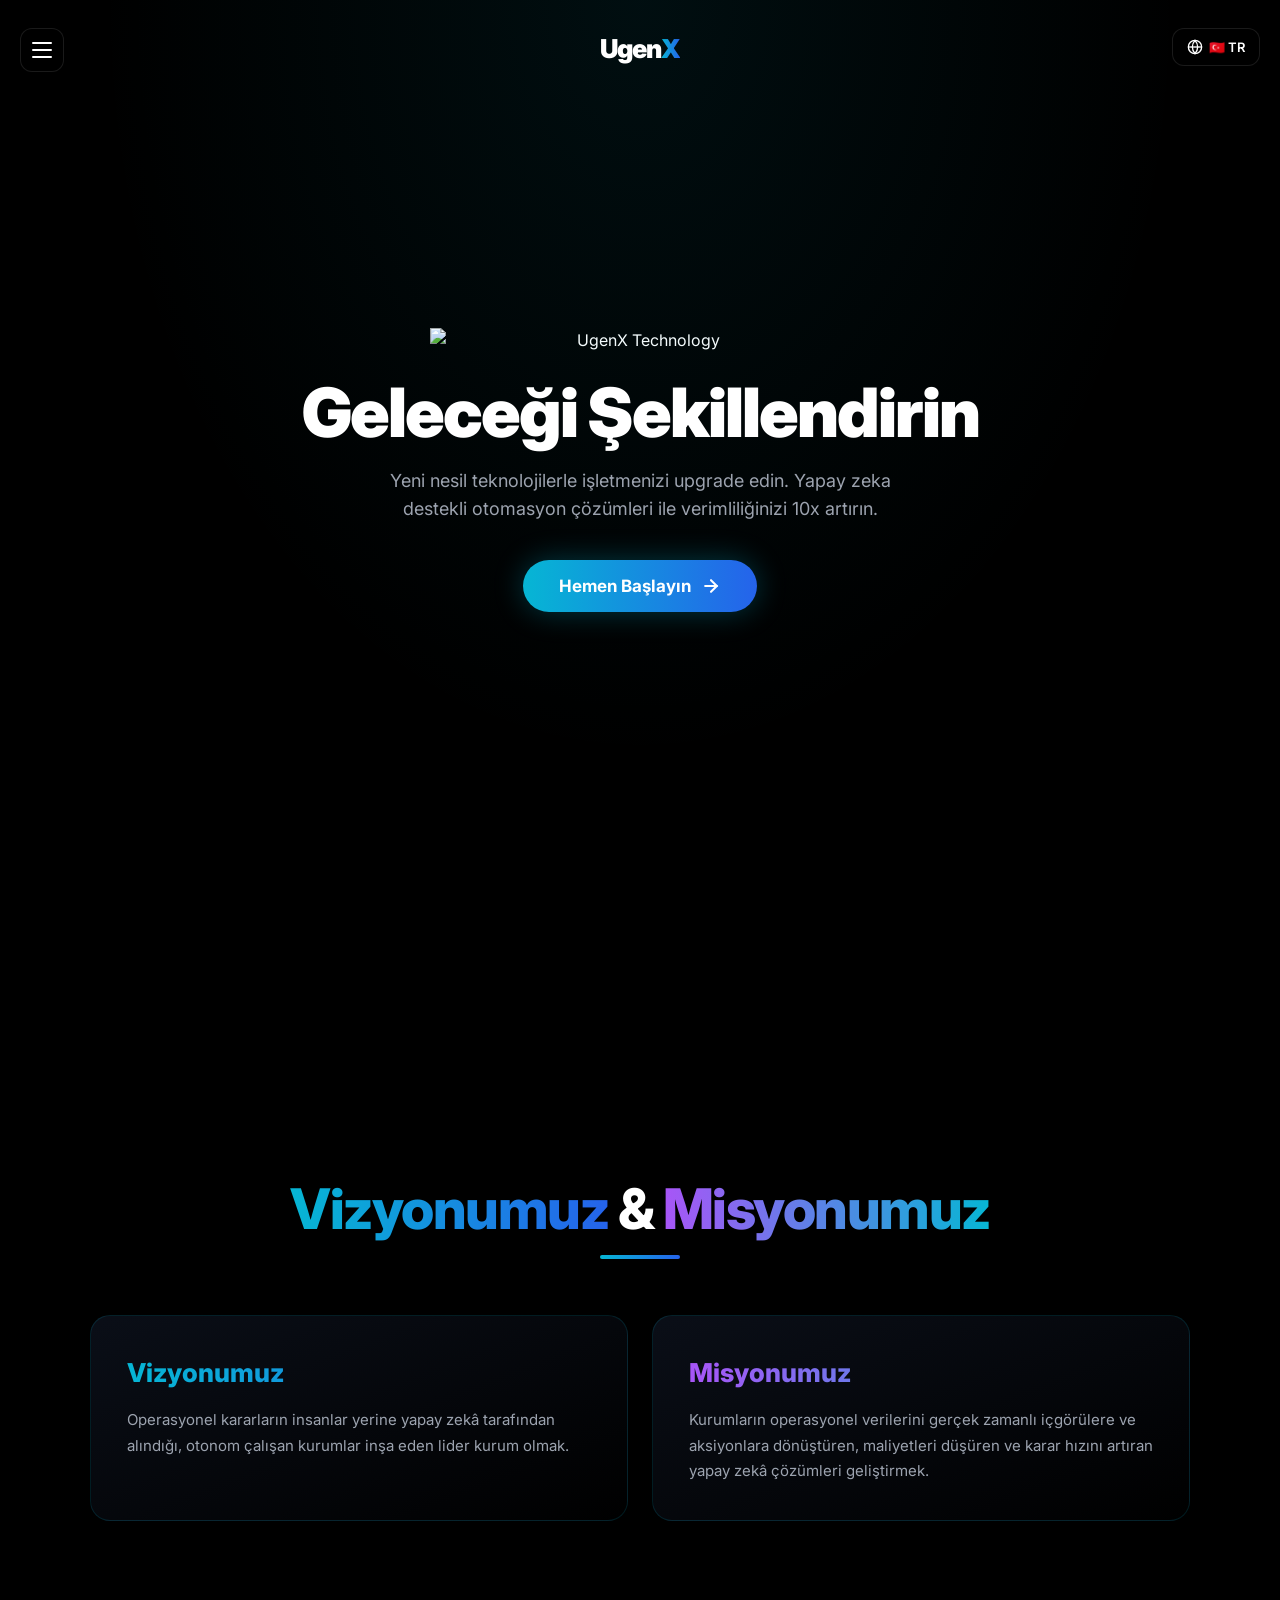
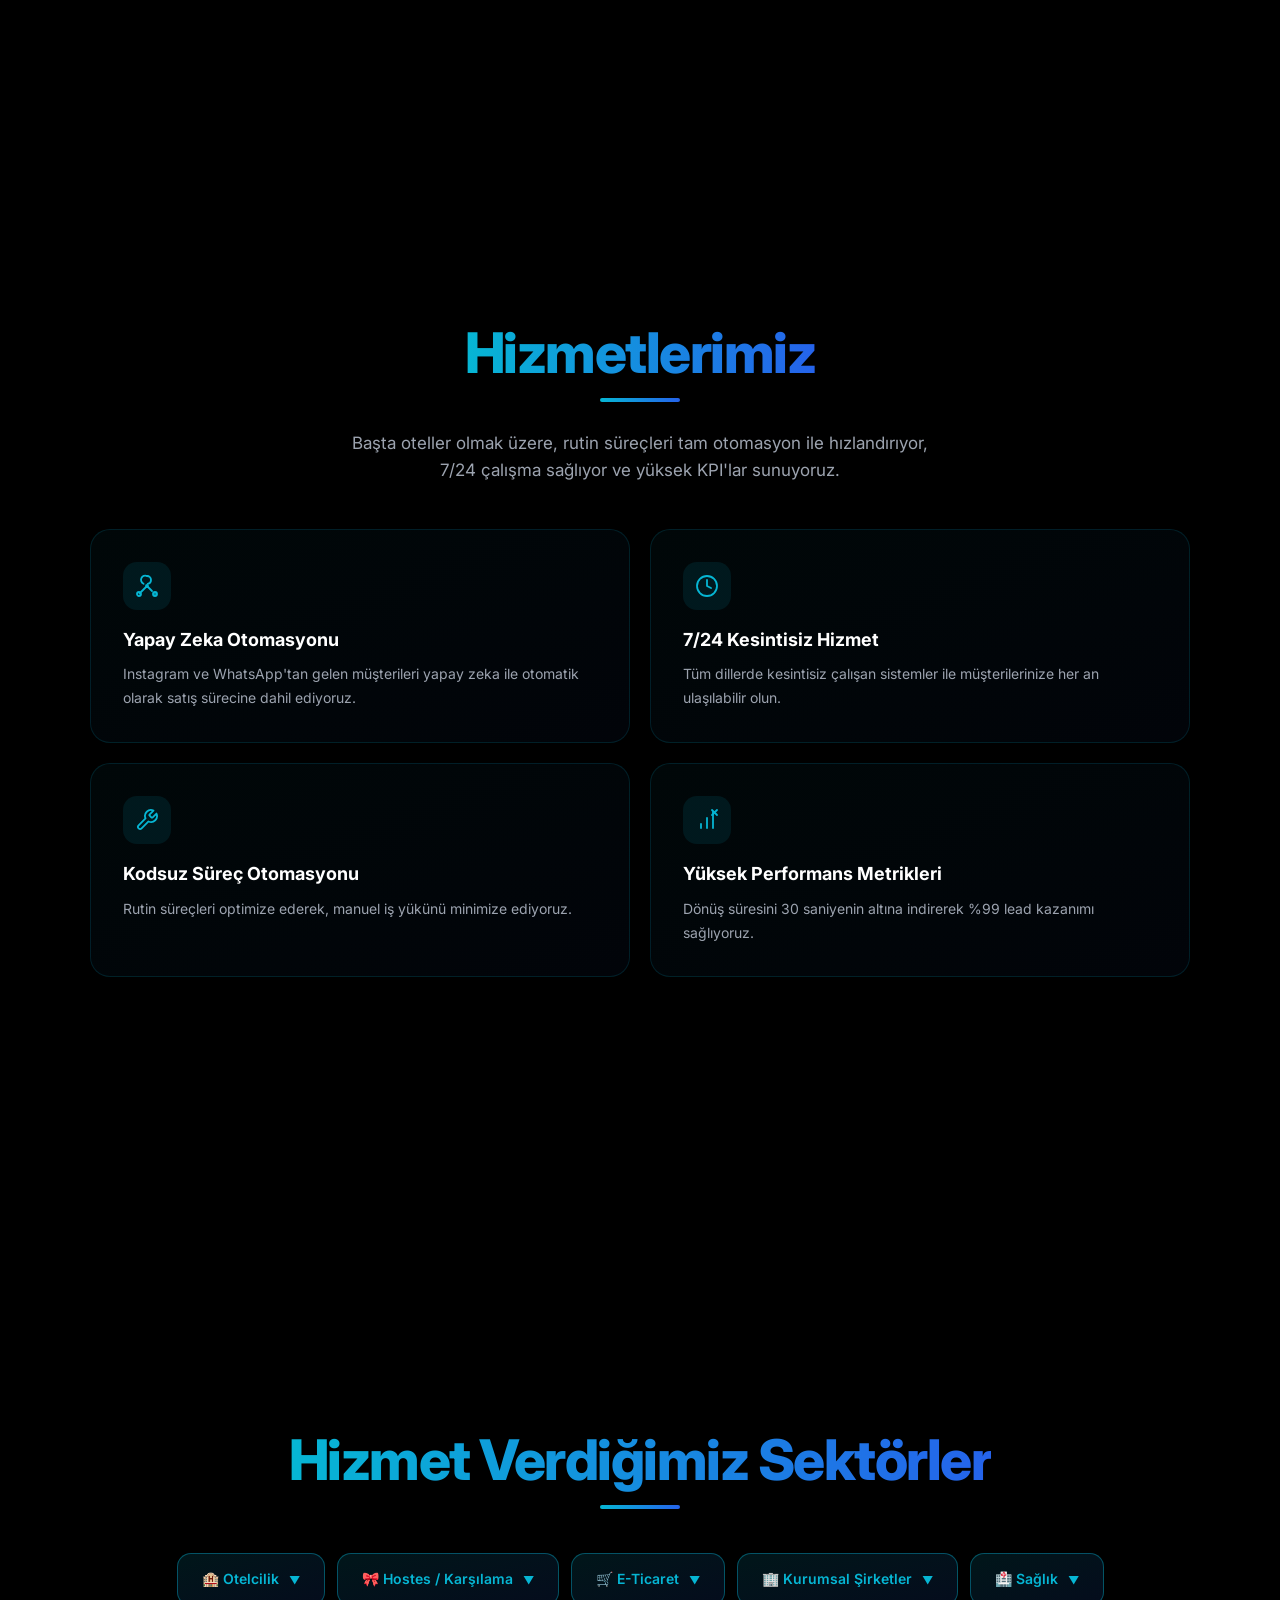
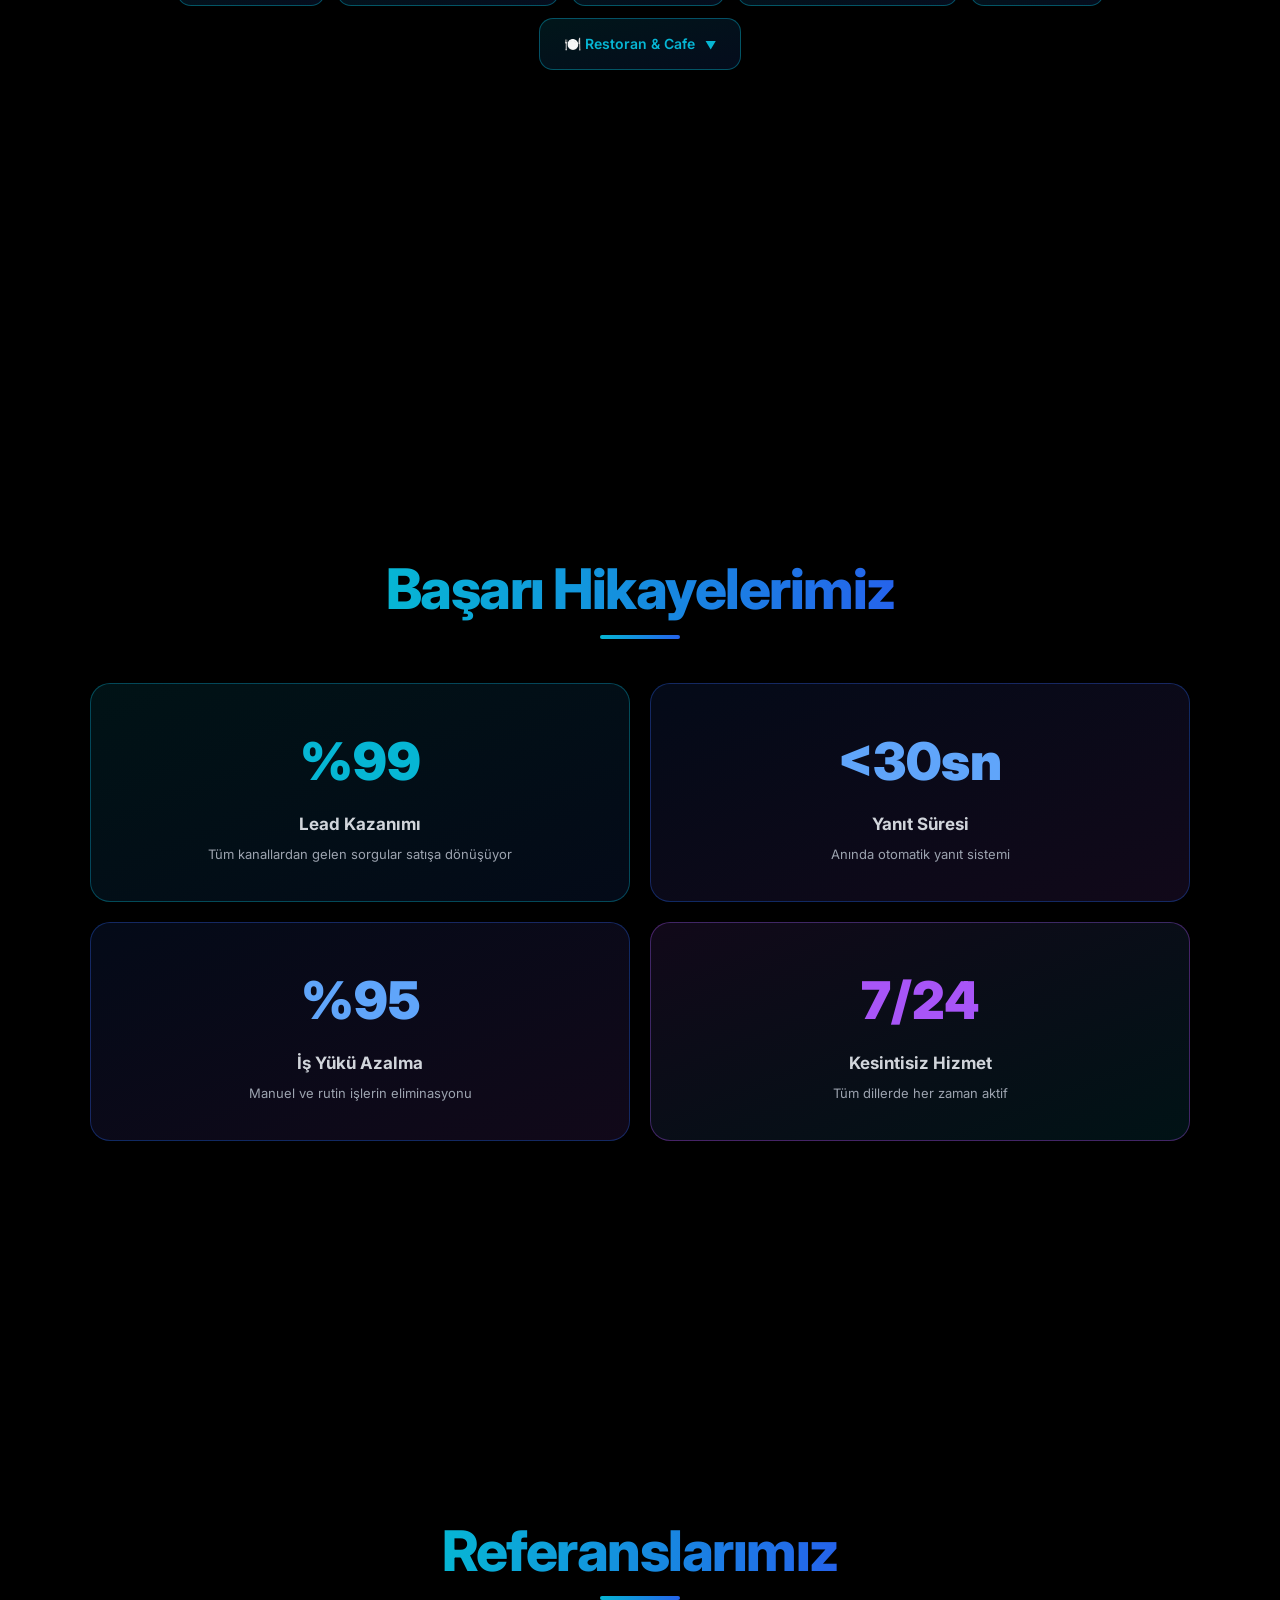
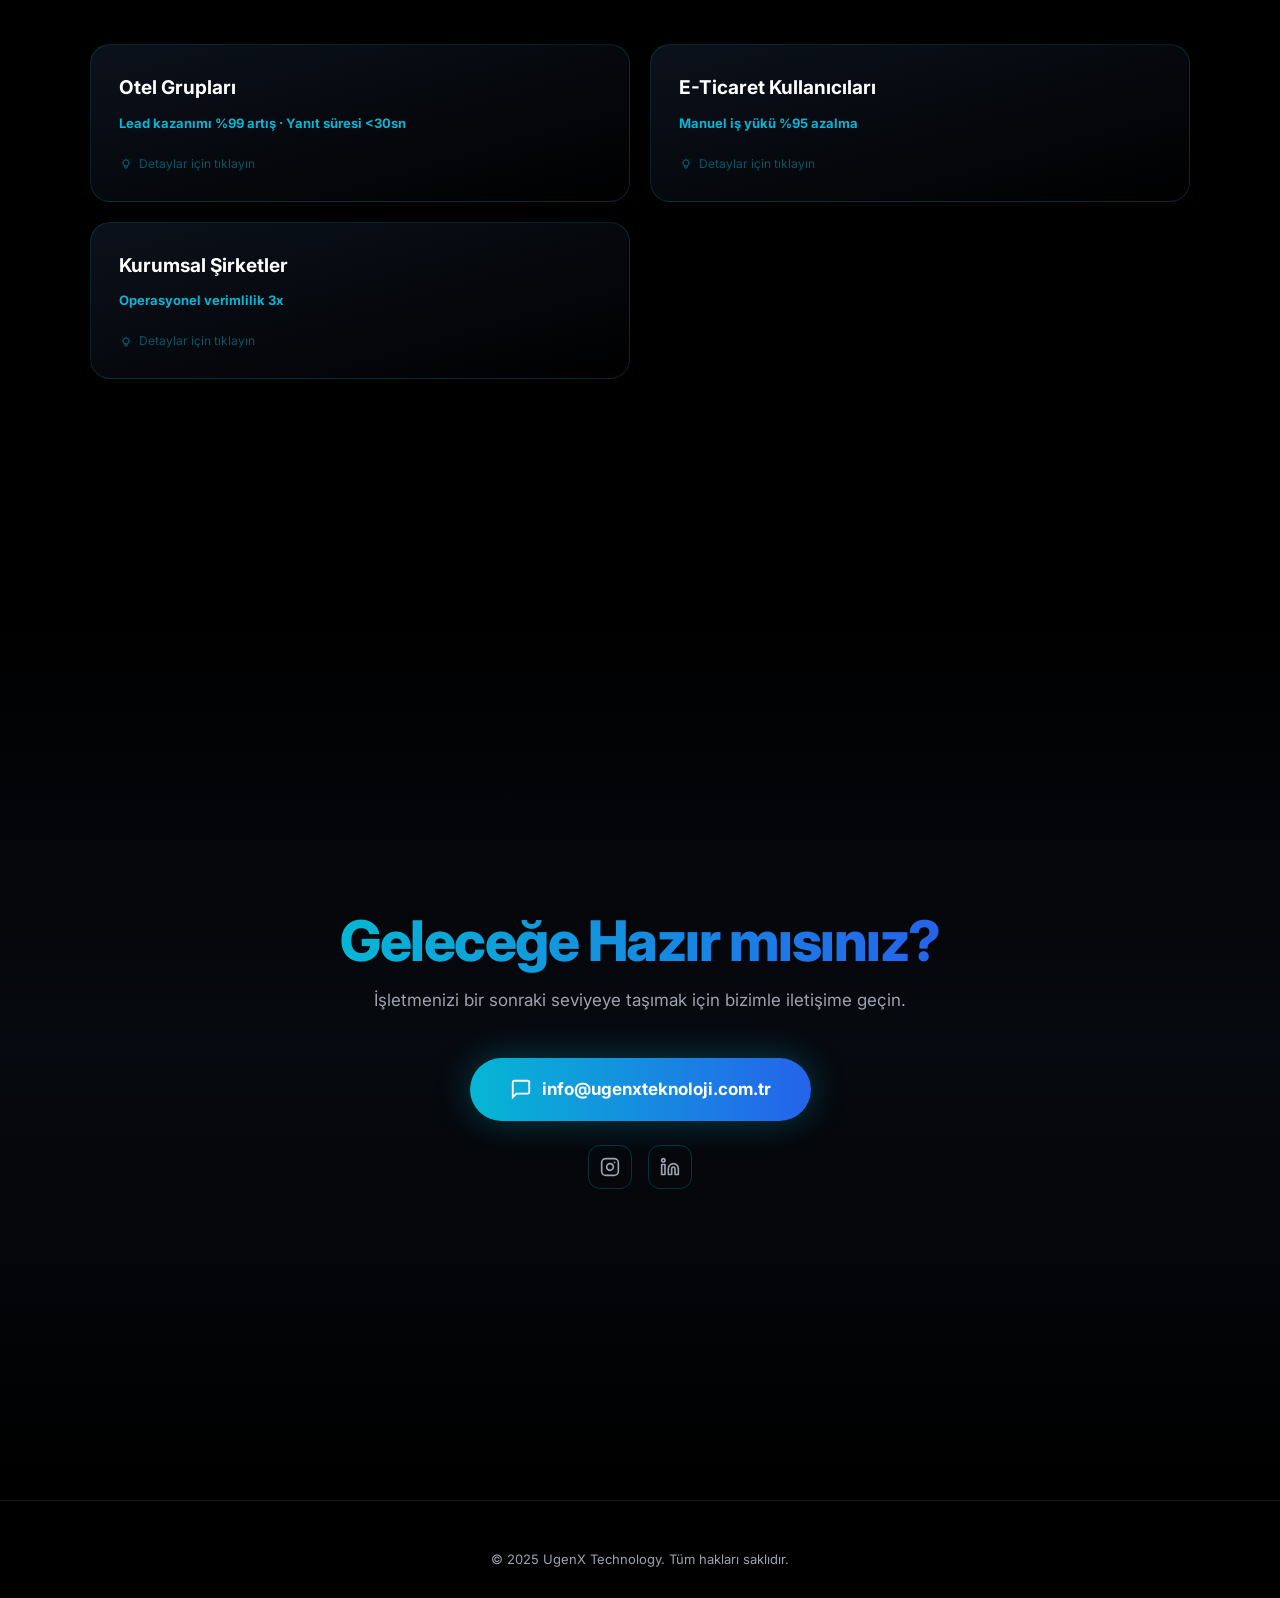
==== commit e27d004d: "Add files via upload" ====
--- a/index.html
+++ b/index.html
@@ -7,145 +7,16 @@
     <link rel="preconnect" href="https://fonts.googleapis.com">
     <link href="https://fonts.googleapis.com/css2?family=Inter:wght@300;400;500;600;700;800;900&display=swap" rel="stylesheet">
     <link rel="icon" href="/UgenxIcon.png">
-    <style>
-        *,*::before,*::after{margin:0;padding:0;box-sizing:border-box}
-        :root{--bg:#000;--cyan:#06b6d4;--blue:#2563eb;--purple:#a855f7;--muted:#9ca3af;--surface:rgba(17,24,39,0.8);--border:rgba(6,182,212,0.15);--gradient:linear-gradient(to right,#06b6d4,#2563eb)}
-        html{scroll-behavior:smooth}
-        body{font-family:'Inter',sans-serif;background:var(--bg);color:#fff;overflow-x:hidden;line-height:1.6}
-        a{text-decoration:none;color:inherit}
-        .grad{background:var(--gradient);-webkit-background-clip:text;-webkit-text-fill-color:transparent;background-clip:text}
-        .grad-p{background:linear-gradient(to right,#a855f7,#06b6d4);-webkit-background-clip:text;-webkit-text-fill-color:transparent;background-clip:text}
-        .fade{opacity:0;transform:translateY(40px);transition:opacity .8s ease,transform .8s ease}
-        .fade.vis{opacity:1;transform:translateY(0)}
-
-        /* LOGO */
-        .logo-top{position:fixed;top:28px;left:50%;transform:translateX(-50%) translateY(-60px);z-index:100;opacity:0;transition:all 1s cubic-bezier(.16,1,.3,1);cursor:pointer}
-        .logo-top.show{opacity:1;transform:translateX(-50%) translateY(0)}
-
-        /* HAMBURGER */
-        .ham{position:fixed;top:28px;left:20px;z-index:200;width:44px;height:44px;background:rgba(0,0,0,.6);backdrop-filter:blur(10px);border:1px solid rgba(255,255,255,.1);border-radius:12px;cursor:pointer;display:flex;flex-direction:column;align-items:center;justify-content:center;gap:5px;transition:.3s}
-        .ham:hover{border-color:var(--cyan)}
-        .ham span{display:block;width:20px;height:2px;background:#fff;transition:.3s;border-radius:2px}
-        .ham.open span:nth-child(1){transform:rotate(45deg) translate(5px,5px)}
-        .ham.open span:nth-child(2){opacity:0}
-        .ham.open span:nth-child(3){transform:rotate(-45deg) translate(5px,-5px)}
-
-        .side{position:fixed;top:0;left:0;width:280px;height:100vh;background:rgba(0,0,0,.95);backdrop-filter:blur(20px);border-right:1px solid rgba(6,182,212,.12);z-index:150;transform:translateX(-100%);transition:transform .4s cubic-bezier(.16,1,.3,1);padding:100px 28px 28px;display:flex;flex-direction:column;gap:6px}
-        .side.open{transform:translateX(0)}
-        .side a{display:block;padding:14px 18px;font-size:15px;font-weight:600;color:var(--muted);border-radius:12px;transition:.3s}
-        .side a:hover{color:var(--cyan);background:rgba(6,182,212,.08)}
-        .overlay{position:fixed;top:0;left:0;width:100%;height:100%;background:rgba(0,0,0,.5);z-index:140;opacity:0;pointer-events:none;transition:.3s}
-        .overlay.show{opacity:1;pointer-events:all}
-
-        .lang-btn{position:fixed;top:28px;right:20px;z-index:200;display:flex;align-items:center;gap:6px;padding:10px 14px;background:rgba(0,0,0,.6);backdrop-filter:blur(10px);border:1px solid rgba(255,255,255,.1);border-radius:12px;cursor:pointer;font-family:inherit;font-size:13px;font-weight:600;color:#fff;transition:.3s}
-        .lang-btn:hover{border-color:var(--cyan)}
-        .lang-btn svg{width:16px;height:16px}
-        .lang-dd{position:fixed;top:78px;right:20px;z-index:200;background:rgba(17,24,39,.95);backdrop-filter:blur(20px);border:1px solid rgba(6,182,212,.2);border-radius:12px;padding:6px;opacity:0;transform:translateY(-10px);pointer-events:none;transition:.3s}
-        .lang-dd.show{opacity:1;transform:translateY(0);pointer-events:all}
-        .lang-dd button{display:flex;align-items:center;gap:8px;width:100%;padding:10px 14px;background:none;border:none;color:var(--muted);font-family:inherit;font-size:14px;border-radius:8px;cursor:pointer;transition:.2s}
-        .lang-dd button:hover{background:rgba(6,182,212,.1);color:#fff}
-        .lang-dd button.act{color:var(--cyan)}
-
-        .sec{min-height:100vh;display:flex;align-items:center;justify-content:center;padding:100px 24px;position:relative}
-        .sec-in{max-width:1100px;width:100%;margin:0 auto}
-        .sec-t{font-size:clamp(32px,5.5vw,56px);font-weight:800;line-height:1.1;letter-spacing:-1.5px;margin-bottom:14px}
-        .sec-div{width:80px;height:4px;background:var(--gradient);border-radius:4px;margin:0 auto 28px}
-        .sec-sub{font-size:17px;color:var(--muted);max-width:580px}
-
-        .hero{min-height:100vh;display:flex;flex-direction:column;align-items:center;justify-content:center;text-align:center;padding:120px 24px 80px;overflow:hidden;position:relative}
-        .hero::before{content:'';position:absolute;top:0;left:0;width:100%;height:100%;background:radial-gradient(ellipse at center top,rgba(6,182,212,.08) 0%,transparent 60%);pointer-events:none}
-        .hero h1{font-size:clamp(38px,7vw,68px);font-weight:900;line-height:1.05;letter-spacing:-2px;margin-bottom:18px}
-        .hero p{font-size:18px;color:var(--muted);max-width:540px;margin:0 auto 36px}
-        .hero-logo{width:min(420px,80vw);height:auto;display:block;margin:0 auto 24px}
-        .cta{display:inline-flex;align-items:center;gap:10px;padding:16px 36px;background:var(--gradient);border:none;border-radius:100px;color:#fff;font-family:inherit;font-size:17px;font-weight:700;cursor:pointer;transition:.3s;box-shadow:0 0 30px rgba(6,182,212,.3)}
-        .cta:hover{transform:scale(1.05);box-shadow:0 0 50px rgba(6,182,212,.5)}
-        .cta svg{width:20px;height:20px;transition:transform .3s}
-        .cta:hover svg{transform:translateX(4px)}
-
-        .vm-g{display:grid;grid-template-columns:1fr 1fr;gap:24px}
-        .vm-c{padding:36px;border-radius:20px;border:1px solid var(--border);background:linear-gradient(to bottom right,rgba(17,24,39,.6),rgba(0,0,0,.8));transition:.4s}
-        .vm-c:hover{border-color:rgba(6,182,212,.4);transform:translateY(-4px);box-shadow:0 20px 60px rgba(0,0,0,.4)}
-        .vm-c h3{font-size:26px;font-weight:800;margin-bottom:14px}
-        .vm-c p{color:var(--muted);font-size:15px;line-height:1.7}
-
-        .sv-g{display:grid;grid-template-columns:1fr 1fr;gap:20px}
-        .sv-c{padding:32px;border-radius:20px;border:1px solid var(--border);background:linear-gradient(to bottom right,rgba(6,182,212,.04),rgba(37,99,235,.04));transition:.4s}
-        .sv-c:hover{border-color:rgba(6,182,212,.5);box-shadow:0 0 40px rgba(6,182,212,.08);transform:translateY(-4px)}
-        .sv-ic{width:48px;height:48px;border-radius:14px;background:rgba(6,182,212,.1);display:flex;align-items:center;justify-content:center;margin-bottom:16px;color:var(--cyan)}
-        .sv-c:hover .sv-ic{background:var(--gradient)}
-        .sv-c:hover .sv-ic svg{stroke:#fff}
-        .sv-c h3{font-size:18px;font-weight:700;margin-bottom:8px}
-        .sv-c p{color:var(--muted);font-size:14px;line-height:1.7}
-
-        .sc-lab{font-size:13px;font-weight:700;text-transform:uppercase;letter-spacing:2px;margin-bottom:14px}
-        .sc-row{display:flex;flex-wrap:wrap;gap:12px;margin-bottom:28px}
-        .sc-ch{padding:14px 24px;border-radius:14px;font-size:14px;font-weight:600;transition:.3s;cursor:default}
-        .sc-a{background:linear-gradient(to bottom right,rgba(6,182,212,.12),rgba(37,99,235,.12));border:1px solid rgba(6,182,212,.4);color:var(--cyan)}
-        .sc-a:hover{background:linear-gradient(to bottom right,rgba(6,182,212,.22),rgba(37,99,235,.22));box-shadow:0 0 25px rgba(6,182,212,.12)}
-
-        .kpi-g{display:grid;grid-template-columns:1fr 1fr;gap:20px}
-        .kpi-c{padding:36px;border-radius:20px;border:1px solid;text-align:center;transition:.3s}
-        .kpi-c:hover{transform:translateY(-2px)}
-        .kpi-c:nth-child(1){background:linear-gradient(to bottom right,rgba(6,182,212,.1),rgba(37,99,235,.1));border-color:rgba(6,182,212,.35)}
-        .kpi-c:nth-child(2){background:linear-gradient(to bottom right,rgba(37,99,235,.1),rgba(168,85,247,.1));border-color:rgba(37,99,235,.35)}
-        .kpi-c:nth-child(3){background:linear-gradient(to bottom right,rgba(37,99,235,.1),rgba(168,85,247,.1));border-color:rgba(37,99,235,.35)}
-        .kpi-c:nth-child(4){background:linear-gradient(to bottom right,rgba(168,85,247,.1),rgba(6,182,212,.1));border-color:rgba(168,85,247,.35)}
-        .kpi-n{font-size:52px;font-weight:900;margin-bottom:8px}
-        .kpi-c:nth-child(1) .kpi-n{color:var(--cyan)}
-        .kpi-c:nth-child(2) .kpi-n{color:#60a5fa}
-        .kpi-c:nth-child(3) .kpi-n{color:#60a5fa}
-        .kpi-c:nth-child(4) .kpi-n{color:var(--purple)}
-        .kpi-c h4{font-size:17px;color:#d1d5db;margin-bottom:6px}
-        .kpi-c p{font-size:13px;color:var(--muted)}
-
-        .ref-g{display:grid;grid-template-columns:1fr 1fr;gap:20px}
-        .ref-c{position:relative;padding:28px;border-radius:20px;border:1px solid rgba(6,182,212,.18);background:linear-gradient(to bottom right,rgba(17,24,39,.7),rgba(0,0,0,.9));cursor:pointer;transition:.4s;overflow:hidden}
-        .ref-c::before{content:'';position:absolute;top:50%;left:50%;width:130%;height:130%;transform:translate(-50%,-50%);background:radial-gradient(circle,rgba(6,182,212,.18) 0%,transparent 70%);opacity:0;transition:opacity .5s;z-index:0;pointer-events:none}
-        .ref-c:hover::before{opacity:1}
-        .ref-c:hover{border-color:var(--cyan);box-shadow:0 0 50px rgba(6,182,212,.12),0 0 100px rgba(6,182,212,.04);transform:translateY(-4px)}
-        .ref-c>*{position:relative;z-index:1}
-        .ref-c h3{font-size:19px;font-weight:700;margin-bottom:6px}
-        .ref-res{display:inline-block;font-size:13px;font-weight:700;color:var(--cyan);margin-bottom:10px}
-        .ref-h{font-size:12px;color:rgba(6,182,212,.45);margin-top:10px;display:flex;align-items:center;gap:6px}
-        .ref-h svg{width:14px;height:14px}
-        .ref-d{max-height:0;overflow:hidden;transition:max-height .5s ease,margin .3s,opacity .3s;opacity:0}
-        .ref-d.open{max-height:300px;margin-top:14px;opacity:1}
-        .ref-d-in{padding-top:14px;border-top:1px solid rgba(6,182,212,.12)}
-        .ref-d p{font-size:14px;color:var(--muted);line-height:1.7;margin-bottom:10px}
-        .ref-q{padding:14px;background:rgba(6,182,212,.05);border-left:3px solid var(--cyan);border-radius:0 12px 12px 0;font-style:italic;font-size:14px;color:#d1d5db;line-height:1.6}
-
-        .ct-sec{background:linear-gradient(to top,#000,rgba(17,24,39,.4),#000)}
-        .ct-btn{display:inline-flex;align-items:center;gap:10px;padding:18px 40px;background:var(--gradient);border:none;border-radius:100px;color:#fff;font-family:inherit;font-size:17px;font-weight:700;cursor:pointer;transition:.3s;box-shadow:0 0 35px rgba(6,182,212,.3)}
-        .ct-btn:hover{transform:scale(1.05);box-shadow:0 0 55px rgba(6,182,212,.5)}
-
-        .st-w{position:fixed;bottom:28px;left:0;right:0;display:flex;justify-content:center;z-index:100;pointer-events:none;opacity:0;transition:opacity .4s}
-        .st-w.show{opacity:1}
-        .st-b{width:50px;height:50px;border-radius:50%;background:var(--gradient);border:none;color:#fff;cursor:pointer;display:flex;align-items:center;justify-content:center;pointer-events:all;box-shadow:0 0 25px rgba(6,182,212,.4);transition:.3s;animation:bnc 2s infinite}
-        .st-b:hover{transform:scale(1.1);box-shadow:0 0 45px rgba(6,182,212,.6)}
-        .st-b svg{width:22px;height:22px}
-        @keyframes bnc{0%,100%{transform:translateY(0)}50%{transform:translateY(-5px)}}
-
-        /* FOOTER */
-        .ft{text-align:center;padding:48px 24px 28px;border-top:1px solid rgba(75,85,99,.25)}
-        .ft-socials{display:flex;justify-content:center;gap:16px;margin-bottom:20px}
-        .ft-socials a{width:42px;height:42px;border-radius:12px;border:1px solid rgba(6,182,212,.2);display:flex;align-items:center;justify-content:center;color:var(--muted);transition:.3s}
-        .ft-socials a:hover{background:rgba(6,182,212,.1);border-color:var(--cyan);color:var(--cyan)}
-        .ft-socials a svg{width:20px;height:20px}
-        .ft p{color:var(--muted);font-size:13px}
-
-        @media(max-width:768px){
-            .vm-g,.sv-g,.kpi-g,.ref-g{grid-template-columns:1fr}
-            .sc-row{justify-content:center}
-            .hero-logo{width:min(220px,60vw)}
-        }
-    </style>
+    <link rel="stylesheet" href="style.css">
 </head>
 <body>
 
+<!-- Logo -->
 <div class="logo-top" id="logoTop" onclick="window.scrollTo({top:0,behavior:'smooth'})">
     <span style="font-size:26px;font-weight:900;letter-spacing:-1px">Ugen<span class="grad">X</span></span>
 </div>
 
+<!-- Hamburger Menu -->
 <button class="ham" id="ham" onclick="toggleMenu()"><span></span><span></span><span></span></button>
 <div class="overlay" id="ov" onclick="toggleMenu()"></div>
 <nav class="side" id="side">
@@ -157,6 +28,7 @@
     <a onclick="nav('contact')" data-tr="İletişim" data-en="Contact">İletişim</a>
 </nav>
 
+<!-- Language Selector -->
 <button class="lang-btn" onclick="toggleLang()">
     <svg viewBox="0 0 24 24" fill="none" stroke="currentColor" stroke-width="2"><circle cx="12" cy="12" r="10"/><line x1="2" y1="12" x2="22" y2="12"/><path d="M12 2a15.3 15.3 0 0 1 4 10 15.3 15.3 0 0 1-4 10 15.3 15.3 0 0 1-4-10 15.3 15.3 0 0 1 4-10z"/></svg>
     <span id="lbl">🇹🇷 TR</span>
@@ -166,11 +38,9 @@
     <button onclick="setLang('en')">🇬🇧 English</button>
 </div>
 
-<!-- HERO -->
+<!-- ==================== HERO ==================== -->
 <section class="hero" id="hero">
-    <div>
-        <img src="/UgenxLogo.png" alt="ugenxlogo" class="hero-logo">
-    </div>
+    <img src="/UgenxLogo.png" alt="UgenX Technology" class="hero-logo">
     <div>
         <h1 class="fade" data-tr="Geleceği Şekillendirin" data-en="Shape the Future">Geleceği Şekillendirin</h1>
         <p class="fade" style="transition-delay:.1s" data-tr="Yeni nesil teknolojilerle işletmenizi upgrade edin. Yapay zeka destekli otomasyon çözümleri ile verimliliğinizi 10x artırın." data-en="Upgrade your business with next-gen technology. Boost efficiency 10x with AI-powered automation solutions.">Yeni nesil teknolojilerle işletmenizi upgrade edin. Yapay zeka destekli otomasyon çözümleri ile verimliliğinizi 10x artırın.</p>
@@ -183,7 +53,7 @@
     </div>
 </section>
 
-<!-- VISION & MISSION -->
+<!-- ==================== VISION & MISSION ==================== -->
 <section class="sec" id="about">
     <div class="sec-in">
         <div style="text-align:center;margin-bottom:56px">
@@ -203,7 +73,7 @@
     </div>
 </section>
 
-<!-- SERVICES -->
+<!-- ==================== SERVICES ==================== -->
 <section class="sec" id="services">
     <div class="sec-in">
         <div style="text-align:center;margin-bottom:16px">
@@ -236,7 +106,7 @@
     </div>
 </section>
 
-<!-- SECTORS -->
+<!-- ==================== SECTORS (Updated — Clickable with Expandable Services) ==================== -->
 <section class="sec" id="sectors">
     <div class="sec-in">
         <div style="text-align:center;margin-bottom:44px">
@@ -244,18 +114,21 @@
             <div class="sec-div fade" style="transition-delay:.05s"></div>
         </div>
         <div class="fade" style="transition-delay:.1s">
-            <div class="sc-row" style="justify-content:center">
-                <div class="sc-ch sc-a" data-tr="🏨 Otelcilik" data-en="🏨 Hospitality">🏨 Otelcilik</div>
-                <div class="sc-ch sc-a" data-tr="🛒 E-Ticaret" data-en="🛒 E-Commerce">🛒 E-Ticaret</div>
-                <div class="sc-ch sc-a" data-tr="🏢 Kurumsal Şirketler" data-en="🏢 Corporate">🏢 Kurumsal Şirketler</div>
-                <div class="sc-ch sc-a" data-tr="🏥 Sağlık" data-en="🏥 Healthcare">🏥 Sağlık</div>
-                <div class="sc-ch sc-a" data-tr="🍽️ Restoran & Cafe" data-en="🍽️ Restaurant & Cafe">🍽️ Restoran & Cafe</div>
-            </div>
-        </div>
-    </div>
-</section>
-
-<!-- KPI -->
+            <div class="sc-row">
+                <div class="sc-ch sc-a" data-sector="otelcilik" onclick="toggleSector('otelcilik')" data-tr="🏨 Otelcilik" data-en="🏨 Hospitality">🏨 Otelcilik <span class="sc-arrow">▼</span></div>
+                <div class="sc-ch sc-a" data-sector="hostes" onclick="toggleSector('hostes')" data-tr="🎀 Hostes / Karşılama" data-en="🎀 Hostess / Greeting">🎀 Hostes / Karşılama <span class="sc-arrow">▼</span></div>
+                <div class="sc-ch sc-a" data-sector="eticaret" onclick="toggleSector('eticaret')" data-tr="🛒 E-Ticaret" data-en="🛒 E-Commerce">🛒 E-Ticaret <span class="sc-arrow">▼</span></div>
+                <div class="sc-ch sc-a" data-sector="kurumsal" onclick="toggleSector('kurumsal')" data-tr="🏢 Kurumsal Şirketler" data-en="🏢 Corporate">🏢 Kurumsal Şirketler <span class="sc-arrow">▼</span></div>
+                <div class="sc-ch sc-a" data-sector="saglik" onclick="toggleSector('saglik')" data-tr="🏥 Sağlık" data-en="🏥 Healthcare">🏥 Sağlık <span class="sc-arrow">▼</span></div>
+                <div class="sc-ch sc-a" data-sector="restoran" onclick="toggleSector('restoran')" data-tr="🍽️ Restoran & Cafe" data-en="🍽️ Restaurant & Cafe">🍽️ Restoran & Cafe <span class="sc-arrow">▼</span></div>
+            </div>
+            <!-- Expandable services panel (rendered dynamically by JS) -->
+            <div class="sc-services" id="sc-panel"></div>
+        </div>
+    </div>
+</section>
+
+<!-- ==================== KPI ==================== -->
 <section class="sec" id="success">
     <div class="sec-in">
         <div style="text-align:center;margin-bottom:44px">
@@ -271,7 +144,7 @@
     </div>
 </section>
 
-<!-- REFERENCES -->
+<!-- ==================== REFERENCES ==================== -->
 <section class="sec" id="refs">
     <div class="sec-in">
         <div style="text-align:center;margin-bottom:44px">
@@ -301,7 +174,7 @@
     </div>
 </section>
 
-<!-- CONTACT -->
+<!-- ==================== CONTACT ==================== -->
 <section class="sec ct-sec" id="contact">
     <div class="sec-in" style="text-align:center">
         <h2 class="sec-t fade"><span class="grad" data-tr="Geleceğe Hazır mısınız?" data-en="Ready for the Future?">Geleceğe Hazır mısınız?</span></h2>
@@ -319,43 +192,18 @@
     </div>
 </section>
 
-<!-- FOOTER -->
+<!-- Footer -->
 <div class="ft">
     <p>© 2025 UgenX Technology. <span data-tr="Tüm hakları saklıdır." data-en="All rights reserved.">Tüm hakları saklıdır.</span></p>
 </div>
 
-<!-- SCROLL TOP -->
+<!-- Scroll to Top -->
 <div class="st-w" id="stw">
     <button class="st-b" onclick="window.scrollTo({top:0,behavior:'smooth'})">
         <svg viewBox="0 0 24 24" fill="none" stroke="currentColor" stroke-width="2.5" stroke-linecap="round"><polyline points="18 15 12 9 6 15"/></svg>
     </button>
 </div>
 
-<script>
-let sRef=null;
-setTimeout(()=>document.getElementById('logoTop').classList.add('show'),400);
-const obs=new IntersectionObserver(e=>{e.forEach(x=>{if(x.isIntersecting)x.target.classList.add('vis')})},{threshold:.12,rootMargin:'0px 0px -40px 0px'});
-document.querySelectorAll('.fade').forEach(el=>obs.observe(el));
-window.addEventListener('scroll',()=>{document.getElementById('stw').classList.toggle('show',window.scrollY>window.innerHeight)});
-function toggleMenu(){document.getElementById('ham').classList.toggle('open');document.getElementById('side').classList.toggle('open');document.getElementById('ov').classList.toggle('show')}
-function nav(id){toggleMenu();setTimeout(()=>document.getElementById(id).scrollIntoView({behavior:'smooth'}),300)}
-function toggleLang(){document.getElementById('ldd').classList.toggle('show')}
-document.addEventListener('click',e=>{if(!e.target.closest('.lang-btn')&&!e.target.closest('.lang-dd'))document.getElementById('ldd').classList.remove('show')});
-function setLang(l){
-    document.getElementById('lbl').textContent=l==='tr'?'🇹🇷 TR':'🇬🇧 EN';
-    document.getElementById('ldd').classList.remove('show');
-    document.querySelectorAll('[data-'+l+']').forEach(el=>{
-        const v=el.getAttribute('data-'+l);
-        if(v){if(el.classList.contains('ref-q'))el.innerHTML=v;else el.textContent=v}
-    });
-    document.querySelectorAll('.lang-dd button').forEach(b=>b.classList.remove('act'));
-    document.querySelector('.lang-dd button[onclick="setLang(\''+l+'\')"]').classList.add('act');
-}
-function tRef(i){
-    const el=document.getElementById('r'+i);
-    if(sRef===i){el.classList.remove('open');sRef=null}
-    else{document.querySelectorAll('.ref-d').forEach(d=>d.classList.remove('open'));el.classList.add('open');sRef=i}
-}
-</script>
+<script src="script.js"></script>
 </body>
 </html>
--- a/style.css
+++ b/style.css
@@ -0,0 +1,305 @@
+/* ========== UgenX Technology - style.css ========== */
+/* Base on existing design — only SECTORS section updated + new styles appended */
+
+*, *::before, *::after { margin: 0; padding: 0; box-sizing: border-box; }
+
+:root {
+    --bg: #000;
+    --cyan: #06b6d4;
+    --blue: #2563eb;
+    --purple: #a855f7;
+    --muted: #9ca3af;
+    --surface: rgba(17, 24, 39, 0.8);
+    --border: rgba(6, 182, 212, 0.15);
+    --gradient: linear-gradient(to right, #06b6d4, #2563eb);
+}
+
+html { scroll-behavior: smooth; }
+body { font-family: 'Inter', sans-serif; background: var(--bg); color: #fff; overflow-x: hidden; line-height: 1.6; }
+a { text-decoration: none; color: inherit; }
+
+.grad { background: var(--gradient); -webkit-background-clip: text; -webkit-text-fill-color: transparent; background-clip: text; }
+.grad-p { background: linear-gradient(to right, #a855f7, #06b6d4); -webkit-background-clip: text; -webkit-text-fill-color: transparent; background-clip: text; }
+
+/* ========== ANIMATIONS ========== */
+.fade { opacity: 0; transform: translateY(40px); transition: opacity .8s ease, transform .8s ease; }
+.fade.vis { opacity: 1; transform: translateY(0); }
+@keyframes bnc { 0%, 100% { transform: translateY(0); } 50% { transform: translateY(-5px); } }
+
+/* ========== LOGO ========== */
+.logo-top { position: fixed; top: 28px; left: 50%; transform: translateX(-50%) translateY(-60px); z-index: 100; opacity: 0; transition: all 1s cubic-bezier(.16, 1, .3, 1); cursor: pointer; }
+.logo-top.show { opacity: 1; transform: translateX(-50%) translateY(0); }
+
+/* ========== HAMBURGER ========== */
+.ham { position: fixed; top: 28px; left: 20px; z-index: 200; width: 44px; height: 44px; background: rgba(0,0,0,.6); backdrop-filter: blur(10px); border: 1px solid rgba(255,255,255,.1); border-radius: 12px; cursor: pointer; display: flex; flex-direction: column; align-items: center; justify-content: center; gap: 5px; transition: .3s; }
+.ham:hover { border-color: var(--cyan); }
+.ham span { display: block; width: 20px; height: 2px; background: #fff; transition: .3s; border-radius: 2px; }
+.ham.open span:nth-child(1) { transform: rotate(45deg) translate(5px, 5px); }
+.ham.open span:nth-child(2) { opacity: 0; }
+.ham.open span:nth-child(3) { transform: rotate(-45deg) translate(5px, -5px); }
+
+/* ========== SIDE MENU ========== */
+.side { position: fixed; top: 0; left: 0; width: 280px; height: 100vh; background: rgba(0,0,0,.95); backdrop-filter: blur(20px); border-right: 1px solid rgba(6,182,212,.12); z-index: 150; transform: translateX(-100%); transition: transform .4s cubic-bezier(.16, 1, .3, 1); padding: 100px 28px 28px; display: flex; flex-direction: column; gap: 6px; }
+.side.open { transform: translateX(0); }
+.side a { display: block; padding: 14px 18px; font-size: 15px; font-weight: 600; color: var(--muted); border-radius: 12px; transition: .3s; cursor: pointer; }
+.side a:hover { color: var(--cyan); background: rgba(6,182,212,.08); }
+.overlay { position: fixed; top: 0; left: 0; width: 100%; height: 100%; background: rgba(0,0,0,.5); z-index: 140; opacity: 0; pointer-events: none; transition: .3s; }
+.overlay.show { opacity: 1; pointer-events: all; }
+
+/* ========== LANGUAGE ========== */
+.lang-btn { position: fixed; top: 28px; right: 20px; z-index: 200; display: flex; align-items: center; gap: 6px; padding: 10px 14px; background: rgba(0,0,0,.6); backdrop-filter: blur(10px); border: 1px solid rgba(255,255,255,.1); border-radius: 12px; cursor: pointer; font-family: inherit; font-size: 13px; font-weight: 600; color: #fff; transition: .3s; }
+.lang-btn:hover { border-color: var(--cyan); }
+.lang-btn svg { width: 16px; height: 16px; }
+.lang-dd { position: fixed; top: 78px; right: 20px; z-index: 200; background: rgba(17,24,39,.95); backdrop-filter: blur(20px); border: 1px solid rgba(6,182,212,.2); border-radius: 12px; padding: 6px; opacity: 0; transform: translateY(-10px); pointer-events: none; transition: .3s; }
+.lang-dd.show { opacity: 1; transform: translateY(0); pointer-events: all; }
+.lang-dd button { display: flex; align-items: center; gap: 8px; width: 100%; padding: 10px 14px; background: none; border: none; color: var(--muted); font-family: inherit; font-size: 14px; border-radius: 8px; cursor: pointer; transition: .2s; }
+.lang-dd button:hover { background: rgba(6,182,212,.1); color: #fff; }
+.lang-dd button.act { color: var(--cyan); }
+
+/* ========== SECTIONS ========== */
+.sec { min-height: 100vh; display: flex; align-items: center; justify-content: center; padding: 100px 24px; position: relative; }
+.sec-in { max-width: 1100px; width: 100%; margin: 0 auto; }
+.sec-t { font-size: clamp(32px, 5.5vw, 56px); font-weight: 800; line-height: 1.1; letter-spacing: -1.5px; margin-bottom: 14px; }
+.sec-div { width: 80px; height: 4px; background: var(--gradient); border-radius: 4px; margin: 0 auto 28px; }
+.sec-sub { font-size: 17px; color: var(--muted); max-width: 580px; }
+
+/* ========== HERO ========== */
+.hero { min-height: 100vh; display: flex; flex-direction: column; align-items: center; justify-content: center; text-align: center; padding: 120px 24px 80px; overflow: hidden; position: relative; }
+.hero::before { content: ''; position: absolute; top: 0; left: 0; width: 100%; height: 100%; background: radial-gradient(ellipse at center top, rgba(6,182,212,.08) 0%, transparent 60%); pointer-events: none; }
+.hero h1 { font-size: clamp(38px, 7vw, 68px); font-weight: 900; line-height: 1.05; letter-spacing: -2px; margin-bottom: 18px; }
+.hero p { font-size: 18px; color: var(--muted); max-width: 540px; margin: 0 auto 36px; }
+.hero-logo { width: min(420px, 80vw); height: auto; display: block; margin: 0 auto 24px; }
+.cta { display: inline-flex; align-items: center; gap: 10px; padding: 16px 36px; background: var(--gradient); border: none; border-radius: 100px; color: #fff; font-family: inherit; font-size: 17px; font-weight: 700; cursor: pointer; transition: .3s; box-shadow: 0 0 30px rgba(6,182,212,.3); }
+.cta:hover { transform: scale(1.05); box-shadow: 0 0 50px rgba(6,182,212,.5); }
+.cta svg { width: 20px; height: 20px; transition: transform .3s; }
+.cta:hover svg { transform: translateX(4px); }
+
+/* ========== VISION & MISSION ========== */
+.vm-g { display: grid; grid-template-columns: 1fr 1fr; gap: 24px; }
+.vm-c { padding: 36px; border-radius: 20px; border: 1px solid var(--border); background: linear-gradient(to bottom right, rgba(17,24,39,.6), rgba(0,0,0,.8)); transition: .4s; }
+.vm-c:hover { border-color: rgba(6,182,212,.4); transform: translateY(-4px); box-shadow: 0 20px 60px rgba(0,0,0,.4); }
+.vm-c h3 { font-size: 26px; font-weight: 800; margin-bottom: 14px; }
+.vm-c p { color: var(--muted); font-size: 15px; line-height: 1.7; }
+
+/* ========== SERVICES ========== */
+.sv-g { display: grid; grid-template-columns: 1fr 1fr; gap: 20px; }
+.sv-c { padding: 32px; border-radius: 20px; border: 1px solid var(--border); background: linear-gradient(to bottom right, rgba(6,182,212,.04), rgba(37,99,235,.04)); transition: .4s; }
+.sv-c:hover { border-color: rgba(6,182,212,.5); box-shadow: 0 0 40px rgba(6,182,212,.08); transform: translateY(-4px); }
+.sv-ic { width: 48px; height: 48px; border-radius: 14px; background: rgba(6,182,212,.1); display: flex; align-items: center; justify-content: center; margin-bottom: 16px; color: var(--cyan); }
+.sv-c:hover .sv-ic { background: var(--gradient); }
+.sv-c:hover .sv-ic svg { stroke: #fff; }
+.sv-c h3 { font-size: 18px; font-weight: 700; margin-bottom: 8px; }
+.sv-c p { color: var(--muted); font-size: 14px; line-height: 1.7; }
+
+/* ========== SECTORS (Updated — clickable with expandable services) ========== */
+.sc-row {
+    display: flex;
+    flex-wrap: wrap;
+    gap: 12px;
+    justify-content: center;
+    margin-bottom: 0;
+}
+
+.sc-ch {
+    padding: 14px 24px;
+    border-radius: 14px;
+    font-size: 14px;
+    font-weight: 600;
+    cursor: pointer;
+    transition: all .3s ease;
+    user-select: none;
+    position: relative;
+}
+
+.sc-a {
+    background: linear-gradient(to bottom right, rgba(6,182,212,.12), rgba(37,99,235,.12));
+    border: 1px solid rgba(6,182,212,.4);
+    color: var(--cyan);
+}
+
+.sc-a:hover {
+    background: linear-gradient(to bottom right, rgba(6,182,212,.22), rgba(37,99,235,.22));
+    box-shadow: 0 0 25px rgba(6,182,212,.12);
+}
+
+/* Active/selected sector chip */
+.sc-ch.sc-active {
+    background: var(--gradient);
+    border-color: var(--cyan);
+    color: #fff;
+    box-shadow: 0 0 30px rgba(6,182,212,.2);
+}
+
+/* Chevron indicator on chip */
+.sc-ch .sc-arrow {
+    display: inline-block;
+    margin-left: 6px;
+    transition: transform .3s ease;
+    font-size: 11px;
+}
+
+.sc-ch.sc-active .sc-arrow {
+    transform: rotate(180deg);
+}
+
+/* Services dropdown panel */
+.sc-services {
+    max-height: 0;
+    overflow: hidden;
+    opacity: 0;
+    transition: max-height .5s cubic-bezier(.16, 1, .3, 1), opacity .4s ease, margin .3s ease;
+    margin-top: 0;
+}
+
+.sc-services.open {
+    max-height: 500px;
+    opacity: 1;
+    margin-top: 24px;
+}
+
+.sc-services-inner {
+    padding: 28px 32px;
+    border-radius: 20px;
+    border: 1px solid rgba(6,182,212,.15);
+    background: linear-gradient(to bottom right, rgba(17,24,39,.6), rgba(0,0,0,.8));
+}
+
+.sc-services-title {
+    font-size: 18px;
+    font-weight: 700;
+    margin-bottom: 16px;
+    display: flex;
+    align-items: center;
+    gap: 10px;
+}
+
+.sc-services-title .sc-dot {
+    width: 8px;
+    height: 8px;
+    border-radius: 50%;
+    background: var(--cyan);
+    flex-shrink: 0;
+}
+
+.sc-svc-list {
+    list-style: none;
+    display: flex;
+    flex-direction: column;
+    gap: 0;
+}
+
+.sc-svc-item {
+    display: flex;
+    align-items: center;
+    gap: 12px;
+    padding: 14px 16px;
+    border-radius: 12px;
+    transition: all .25s ease;
+    cursor: pointer;
+    border-bottom: 1px solid rgba(255,255,255,.04);
+}
+
+.sc-svc-item:last-child {
+    border-bottom: none;
+}
+
+.sc-svc-item:hover {
+    background: rgba(6,182,212,.06);
+    transform: translateX(6px);
+}
+
+.sc-svc-item:hover .sc-svc-text {
+    color: #fff;
+}
+
+.sc-svc-item:hover .sc-svc-arrow {
+    opacity: 1;
+    transform: translateX(0);
+}
+
+.sc-svc-star {
+    color: var(--cyan);
+    font-size: 14px;
+    font-weight: 700;
+    flex-shrink: 0;
+    width: 16px;
+    text-align: center;
+}
+
+.sc-svc-text {
+    font-size: 15px;
+    font-weight: 500;
+    color: var(--muted);
+    transition: color .25s ease;
+    flex: 1;
+}
+
+.sc-svc-arrow {
+    color: var(--cyan);
+    opacity: 0;
+    transform: translateX(-8px);
+    transition: all .25s ease;
+    flex-shrink: 0;
+}
+
+.sc-svc-arrow svg {
+    width: 16px;
+    height: 16px;
+}
+
+/* ========== KPI ========== */
+.kpi-g { display: grid; grid-template-columns: 1fr 1fr; gap: 20px; }
+.kpi-c { padding: 36px; border-radius: 20px; border: 1px solid; text-align: center; transition: .3s; }
+.kpi-c:hover { transform: translateY(-2px); }
+.kpi-c:nth-child(1) { background: linear-gradient(to bottom right, rgba(6,182,212,.1), rgba(37,99,235,.1)); border-color: rgba(6,182,212,.35); }
+.kpi-c:nth-child(2) { background: linear-gradient(to bottom right, rgba(37,99,235,.1), rgba(168,85,247,.1)); border-color: rgba(37,99,235,.35); }
+.kpi-c:nth-child(3) { background: linear-gradient(to bottom right, rgba(37,99,235,.1), rgba(168,85,247,.1)); border-color: rgba(37,99,235,.35); }
+.kpi-c:nth-child(4) { background: linear-gradient(to bottom right, rgba(168,85,247,.1), rgba(6,182,212,.1)); border-color: rgba(168,85,247,.35); }
+.kpi-n { font-size: 52px; font-weight: 900; margin-bottom: 8px; }
+.kpi-c:nth-child(1) .kpi-n { color: var(--cyan); }
+.kpi-c:nth-child(2) .kpi-n { color: #60a5fa; }
+.kpi-c:nth-child(3) .kpi-n { color: #60a5fa; }
+.kpi-c:nth-child(4) .kpi-n { color: var(--purple); }
+.kpi-c h4 { font-size: 17px; color: #d1d5db; margin-bottom: 6px; }
+.kpi-c p { font-size: 13px; color: var(--muted); }
+
+/* ========== REFERENCES ========== */
+.ref-g { display: grid; grid-template-columns: 1fr 1fr; gap: 20px; }
+.ref-c { position: relative; padding: 28px; border-radius: 20px; border: 1px solid rgba(6,182,212,.18); background: linear-gradient(to bottom right, rgba(17,24,39,.7), rgba(0,0,0,.9)); cursor: pointer; transition: .4s; overflow: hidden; }
+.ref-c::before { content: ''; position: absolute; top: 50%; left: 50%; width: 130%; height: 130%; transform: translate(-50%, -50%); background: radial-gradient(circle, rgba(6,182,212,.18) 0%, transparent 70%); opacity: 0; transition: opacity .5s; z-index: 0; pointer-events: none; }
+.ref-c:hover::before { opacity: 1; }
+.ref-c:hover { border-color: var(--cyan); box-shadow: 0 0 50px rgba(6,182,212,.12), 0 0 100px rgba(6,182,212,.04); transform: translateY(-4px); }
+.ref-c > * { position: relative; z-index: 1; }
+.ref-c h3 { font-size: 19px; font-weight: 700; margin-bottom: 6px; }
+.ref-res { display: inline-block; font-size: 13px; font-weight: 700; color: var(--cyan); margin-bottom: 10px; }
+.ref-h { font-size: 12px; color: rgba(6,182,212,.45); margin-top: 10px; display: flex; align-items: center; gap: 6px; }
+.ref-h svg { width: 14px; height: 14px; }
+.ref-d { max-height: 0; overflow: hidden; transition: max-height .5s ease, margin .3s, opacity .3s; opacity: 0; }
+.ref-d.open { max-height: 300px; margin-top: 14px; opacity: 1; }
+.ref-d-in { padding-top: 14px; border-top: 1px solid rgba(6,182,212,.12); }
+.ref-d p { font-size: 14px; color: var(--muted); line-height: 1.7; margin-bottom: 10px; }
+.ref-q { padding: 14px; background: rgba(6,182,212,.05); border-left: 3px solid var(--cyan); border-radius: 0 12px 12px 0; font-style: italic; font-size: 14px; color: #d1d5db; line-height: 1.6; }
+
+/* ========== CONTACT ========== */
+.ct-sec { background: linear-gradient(to top, #000, rgba(17,24,39,.4), #000); }
+.ct-btn { display: inline-flex; align-items: center; gap: 10px; padding: 18px 40px; background: var(--gradient); border: none; border-radius: 100px; color: #fff; font-family: inherit; font-size: 17px; font-weight: 700; cursor: pointer; transition: .3s; box-shadow: 0 0 35px rgba(6,182,212,.3); }
+.ct-btn:hover { transform: scale(1.05); box-shadow: 0 0 55px rgba(6,182,212,.5); }
+
+/* ========== SCROLL TOP ========== */
+.st-w { position: fixed; bottom: 28px; left: 0; right: 0; display: flex; justify-content: center; z-index: 100; pointer-events: none; opacity: 0; transition: opacity .4s; }
+.st-w.show { opacity: 1; }
+.st-b { width: 50px; height: 50px; border-radius: 50%; background: var(--gradient); border: none; color: #fff; cursor: pointer; display: flex; align-items: center; justify-content: center; pointer-events: all; box-shadow: 0 0 25px rgba(6,182,212,.4); transition: .3s; animation: bnc 2s infinite; }
+.st-b:hover { transform: scale(1.1); box-shadow: 0 0 45px rgba(6,182,212,.6); }
+.st-b svg { width: 22px; height: 22px; }
+
+/* ========== FOOTER ========== */
+.ft { text-align: center; padding: 48px 24px 28px; border-top: 1px solid rgba(75,85,99,.25); }
+.ft p { color: var(--muted); font-size: 13px; }
+
+/* ========== RESPONSIVE ========== */
+@media (max-width: 768px) {
+    .vm-g, .sv-g, .kpi-g, .ref-g { grid-template-columns: 1fr; }
+    .sc-row { justify-content: center; }
+    .hero-logo { width: min(220px, 60vw); }
+    .sc-services-inner { padding: 20px 18px; }
+}
